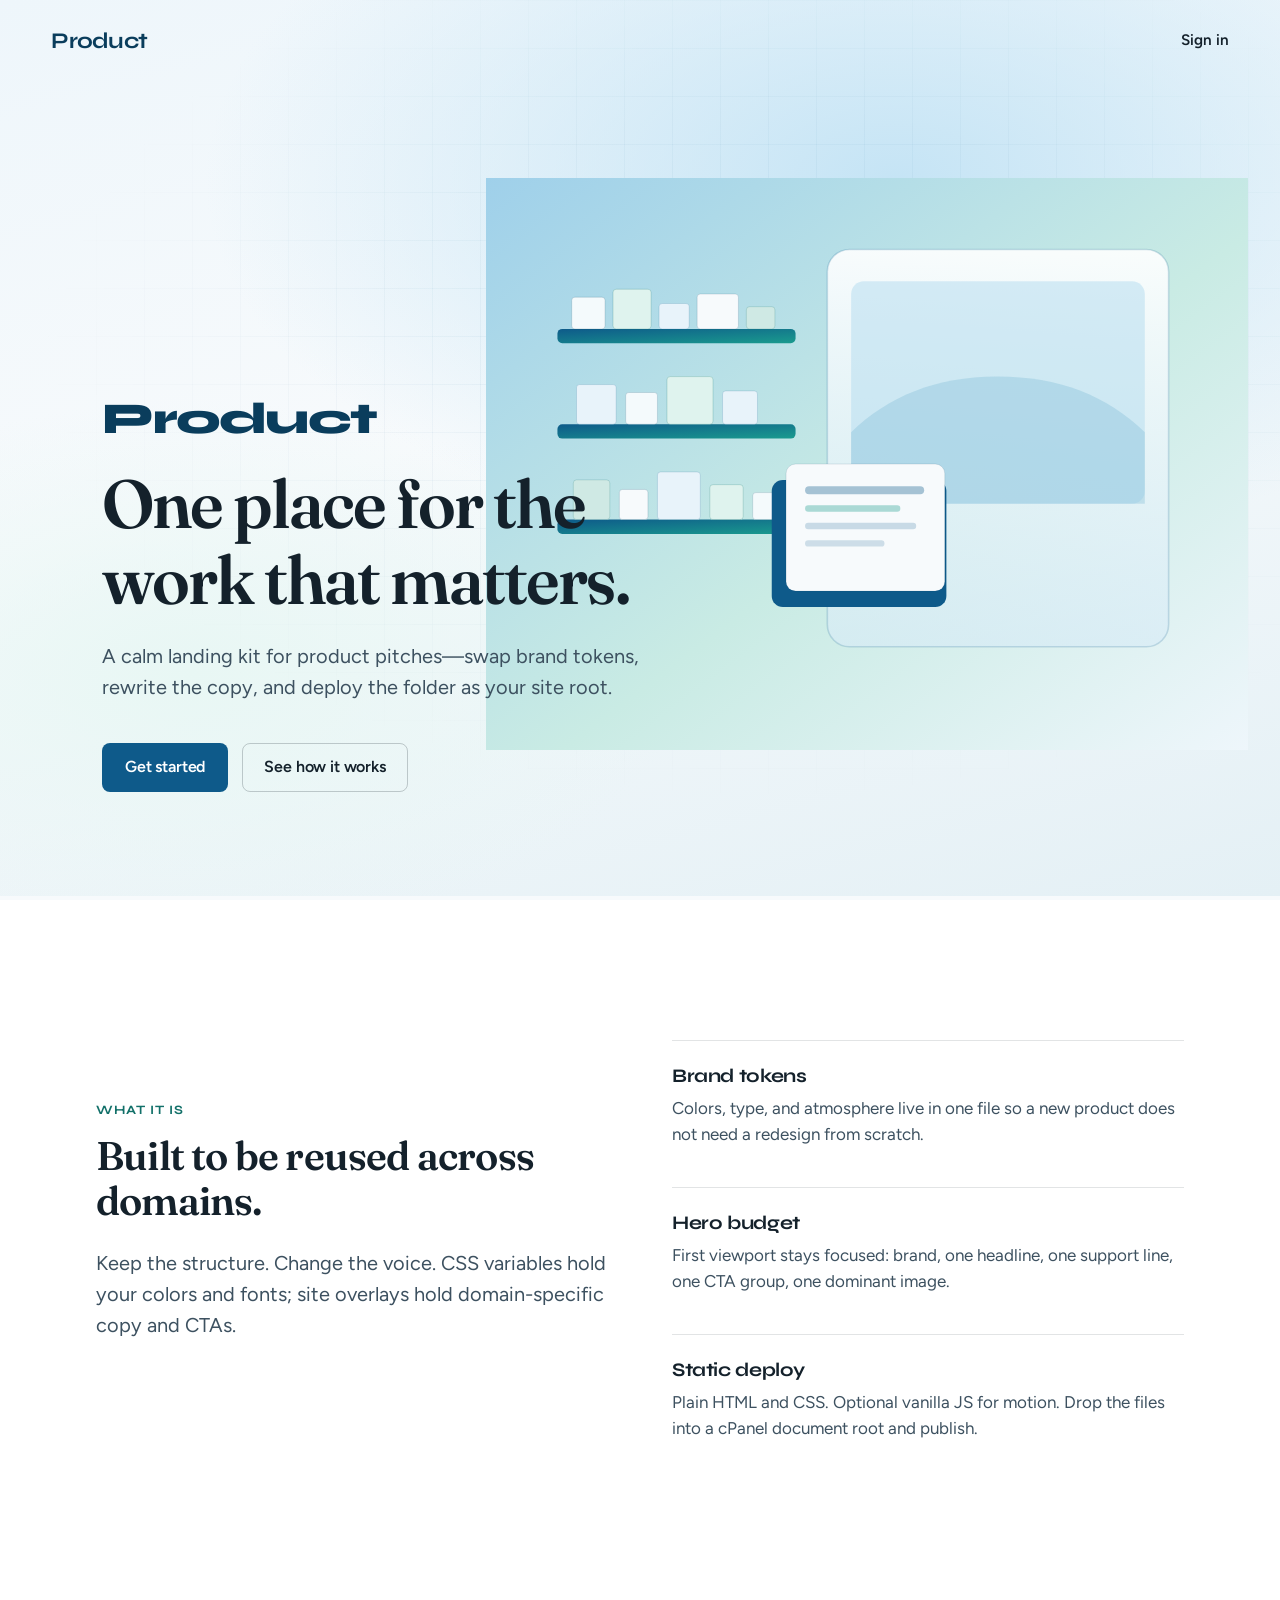
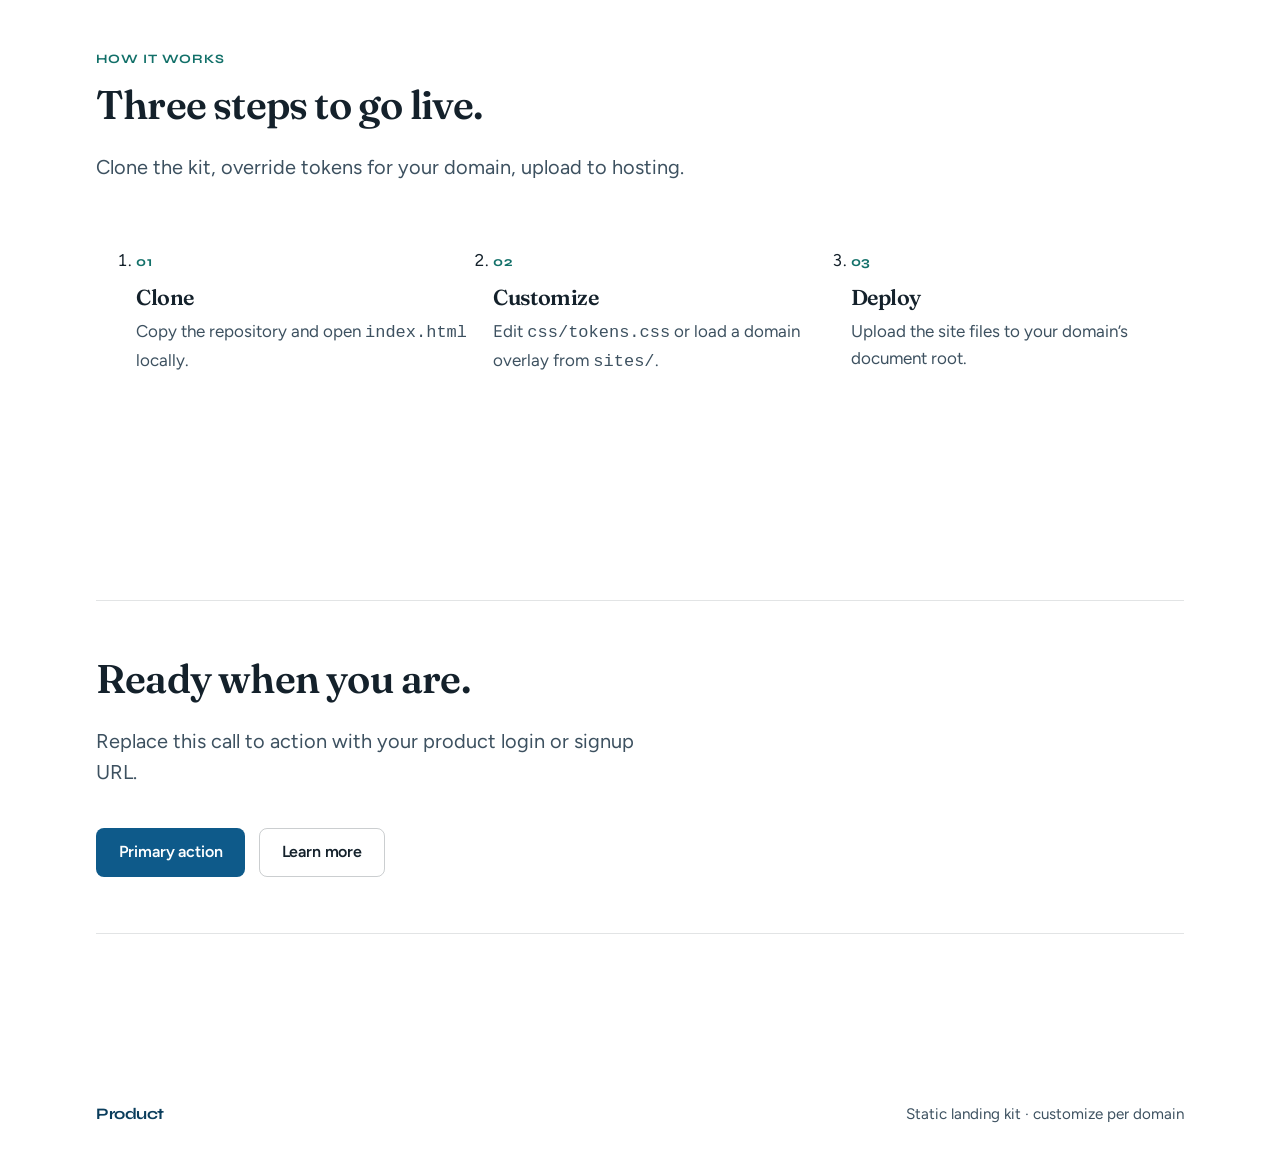
==== index.html @ 0d2ea267 "Scaffold reusable static HTML/CSS landing kit Add a no-build landing page with CSS brand tokens, opt" ====
<!DOCTYPE html>
<html lang="en">
  <head>
    <meta charset="utf-8" />
    <meta name="viewport" content="width=device-width, initial-scale=1" />
    <title>Product — Landing kit</title>
    <meta
      name="description"
      content="A reusable static landing page kit. Customize brand tokens and copy per domain."
    />
    <link rel="preconnect" href="https://fonts.googleapis.com" />
    <link rel="preconnect" href="https://fonts.gstatic.com" crossorigin />
    <link
      href="https://fonts.googleapis.com/css2?family=Figtree:wght@400;600;700&family=Fraunces:opsz,wght@9..144,500;9..144,600&family=Syne:wght@700;800&display=swap"
      rel="stylesheet"
    />
    <link rel="stylesheet" href="css/tokens.css" />
    <!-- Optional domain overlay: copy sites/<domain>/tokens.css → css/tokens.site.css -->
    <!-- <link rel="stylesheet" href="css/tokens.site.css" /> -->
    <link rel="stylesheet" href="css/base.css" />
    <link rel="stylesheet" href="css/layout.css" />
    <link rel="stylesheet" href="css/hero.css" />
    <link rel="stylesheet" href="css/motion.css" />
  </head>
  <body>
    <a class="skip-link" href="#main">Skip to content</a>

    <header class="site-header">
      <a class="brand" href="/">Product</a>
      <a class="header-cta" href="#get-started">Sign in</a>
    </header>

    <main id="main">
      <section class="hero" aria-labelledby="hero-heading">
        <div class="hero__atmosphere" aria-hidden="true"></div>
        <div class="hero__media" aria-hidden="true">
          <img
            src="assets/hero/product-scene.svg"
            alt=""
            width="960"
            height="720"
            decoding="async"
          />
        </div>
        <div class="hero__content">
          <p class="hero__brand">Product</p>
          <h1 id="hero-heading" class="hero__title">
            One place for the work that matters.
          </h1>
          <p class="hero__support">
            A calm landing kit for product pitches—swap brand tokens, rewrite
            the copy, and deploy the folder as your site root.
          </p>
          <div class="hero__actions">
            <a class="btn btn--primary" href="#get-started">Get started</a>
            <a class="btn btn--ghost" href="#how">See how it works</a>
          </div>
        </div>
      </section>

      <section class="section section--split" id="what" aria-labelledby="what-title">
        <div class="section__inner">
          <div class="reveal">
            <p class="section__eyebrow">What it is</p>
            <h2 id="what-title" class="section__title">
              Built to be reused across domains.
            </h2>
            <p class="section__lead">
              Keep the structure. Change the voice. CSS variables hold your
              colors and fonts; site overlays hold domain-specific copy and CTAs.
            </p>
          </div>
          <ul class="feature-list reveal">
            <li>
              <h3>Brand tokens</h3>
              <p>
                Colors, type, and atmosphere live in one file so a new product
                does not need a redesign from scratch.
              </p>
            </li>
            <li>
              <h3>Hero budget</h3>
              <p>
                First viewport stays focused: brand, one headline, one support
                line, one CTA group, one dominant image.
              </p>
            </li>
            <li>
              <h3>Static deploy</h3>
              <p>
                Plain HTML and CSS. Optional vanilla JS for motion. Drop the
                files into a cPanel document root and publish.
              </p>
            </li>
          </ul>
        </div>
      </section>

      <section class="section" id="how" aria-labelledby="how-title">
        <div class="section__inner reveal">
          <p class="section__eyebrow">How it works</p>
          <h2 id="how-title" class="section__title">Three steps to go live.</h2>
          <p class="section__lead">
            Clone the kit, override tokens for your domain, upload to hosting.
          </p>
          <ol class="steps">
            <li class="step">
              <h3>Clone</h3>
              <p>Copy the repository and open <code>index.html</code> locally.</p>
            </li>
            <li class="step">
              <h3>Customize</h3>
              <p>
                Edit <code>css/tokens.css</code> or load a domain overlay from
                <code>sites/</code>.
              </p>
            </li>
            <li class="step">
              <h3>Deploy</h3>
              <p>Upload the site files to your domain’s document root.</p>
            </li>
          </ol>
        </div>
      </section>

      <section class="cta-band" id="get-started" aria-labelledby="cta-title">
        <div class="cta-band__inner reveal">
          <h2 id="cta-title">Ready when you are.</h2>
          <p>
            Replace this call to action with your product login or signup URL.
          </p>
          <div class="cta-band__actions">
            <a class="btn btn--primary" href="#get-started">Primary action</a>
            <a class="btn btn--ghost" href="#what">Learn more</a>
          </div>
        </div>
      </section>
    </main>

    <footer class="site-footer">
      <div class="site-footer__inner">
        <a class="brand" href="/">Product</a>
        <p>Static landing kit · customize per domain</p>
      </div>
    </footer>

    <script src="js/motion.js" defer></script>
  </body>
</html>
---- css/tokens.css ----
/**
 * Brand tokens — override these per domain (see sites/<domain>/tokens.css).
 * Keep variable names stable so layouts stay reusable.
 */
:root {
  /* Brand identity */
  --brand-name: "Product";
  --color-brand: #0e5a8a;
  --color-brand-deep: #0a3d5c;
  --color-brand-soft: #e8f3fa;
  --color-accent: #1a9b8e;
  --color-accent-deep: #127069;

  /* Surfaces & text */
  --color-ink: #14212b;
  --color-ink-muted: #3d5160;
  --color-paper: #f7fafc;
  --color-paper-elevated: #ffffff;
  --color-line: rgba(20, 33, 43, 0.12);

  /* Atmosphere (hero / page wash) */
  --hero-wash-a: #c5e4f5;
  --hero-wash-b: #e8f7f4;
  --hero-wash-c: #f7fafc;
  --hero-pattern: rgba(14, 90, 138, 0.06);
  --hero-image-tint: rgba(10, 61, 92, 0.08);

  /* Typography */
  --font-brand: "Syne", system-ui, sans-serif;
  --font-display: "Fraunces", Georgia, serif;
  --font-body: "Figtree", system-ui, sans-serif;

  --text-brand: clamp(1.75rem, 4vw, 2.75rem);
  --text-hero: clamp(2.25rem, 6vw, 4.25rem);
  --text-lead: clamp(1.05rem, 2vw, 1.25rem);
  --text-body: 1.0625rem;
  --text-section: clamp(1.75rem, 3.5vw, 2.5rem);

  /* Spacing & rhythm */
  --space-xs: 0.5rem;
  --space-sm: 0.875rem;
  --space-md: 1.5rem;
  --space-lg: 2.5rem;
  --space-xl: 4rem;
  --space-2xl: 6.5rem;
  --page-gutter: clamp(1.25rem, 4vw, 3.5rem);
  --content-max: 68rem;
  --hero-min-height: min(100svh, 56rem);

  /* Motion */
  --ease-out: cubic-bezier(0.22, 1, 0.36, 1);
  --duration-fast: 180ms;
  --duration-med: 520ms;
  --duration-slow: 900ms;

  /* Controls */
  --radius-control: 0.5rem;
  --focus-ring: 0 0 0 3px color-mix(in srgb, var(--color-accent) 45%, transparent);
}
---- css/base.css ----
*,
*::before,
*::after {
  box-sizing: border-box;
}

html {
  scroll-behavior: smooth;
  -webkit-text-size-adjust: 100%;
}

body {
  margin: 0;
  min-height: 100svh;
  font-family: var(--font-body);
  font-size: var(--text-body);
  line-height: 1.55;
  color: var(--color-ink);
  background:
    radial-gradient(120% 80% at 10% -10%, var(--hero-wash-a), transparent 55%),
    radial-gradient(90% 60% at 100% 0%, var(--hero-wash-b), transparent 50%),
    linear-gradient(180deg, var(--hero-wash-c), var(--color-paper) 40%);
  background-attachment: fixed;
}

img,
svg {
  display: block;
  max-width: 100%;
  height: auto;
}

a {
  color: var(--color-brand);
  text-decoration-thickness: 0.08em;
  text-underline-offset: 0.18em;
}

a:hover {
  color: var(--color-brand-deep);
}

:focus-visible {
  outline: none;
  box-shadow: var(--focus-ring);
}

h1,
h2,
h3 {
  margin: 0;
  font-weight: 600;
  line-height: 1.12;
  letter-spacing: -0.02em;
  color: var(--color-ink);
}

p {
  margin: 0;
}

.skip-link {
  position: absolute;
  left: var(--page-gutter);
  top: -4rem;
  z-index: 100;
  padding: 0.65rem 1rem;
  border-radius: var(--radius-control);
  background: var(--color-ink);
  color: var(--color-paper-elevated);
  text-decoration: none;
  transition: top var(--duration-fast) var(--ease-out);
}

.skip-link:focus {
  top: 1rem;
}

.visually-hidden {
  position: absolute;
  width: 1px;
  height: 1px;
  padding: 0;
  margin: -1px;
  overflow: hidden;
  clip: rect(0, 0, 0, 0);
  white-space: nowrap;
  border: 0;
}
---- css/layout.css ----
.site-header {
  position: absolute;
  inset: 0 0 auto;
  z-index: 10;
  display: flex;
  align-items: center;
  justify-content: space-between;
  gap: var(--space-md);
  padding: var(--space-md) var(--page-gutter);
  pointer-events: none;
}

.site-header a {
  pointer-events: auto;
}

.brand {
  font-family: var(--font-brand);
  font-size: clamp(1.15rem, 2.2vw, 1.4rem);
  font-weight: 700;
  letter-spacing: -0.03em;
  color: var(--color-brand-deep);
  text-decoration: none;
}

.brand:hover {
  color: var(--color-brand);
}

.header-cta {
  font-family: var(--font-body);
  font-size: 0.95rem;
  font-weight: 600;
  color: var(--color-ink);
  text-decoration: none;
  border-bottom: 1px solid transparent;
  transition: border-color var(--duration-fast) var(--ease-out);
}

.header-cta:hover {
  border-bottom-color: currentColor;
  color: var(--color-ink);
}

.section {
  padding: var(--space-2xl) var(--page-gutter);
}

.section__inner {
  width: min(100%, var(--content-max));
  margin-inline: auto;
}

.section__eyebrow {
  margin-bottom: var(--space-sm);
  font-family: var(--font-brand);
  font-size: 0.8rem;
  font-weight: 700;
  letter-spacing: 0.08em;
  text-transform: uppercase;
  color: var(--color-accent-deep);
}

.section__title {
  font-family: var(--font-display);
  font-size: var(--text-section);
  font-weight: 600;
  max-width: 18ch;
}

.section__lead {
  margin-top: var(--space-md);
  max-width: 42rem;
  font-size: var(--text-lead);
  color: var(--color-ink-muted);
}

.section--split .section__inner {
  display: grid;
  gap: var(--space-xl);
}

@media (min-width: 880px) {
  .section--split .section__inner {
    grid-template-columns: 1fr 1fr;
    align-items: center;
  }
}

.feature-list {
  list-style: none;
  margin: var(--space-lg) 0 0;
  padding: 0;
  display: grid;
  gap: var(--space-lg);
}

.feature-list li {
  padding-top: var(--space-md);
  border-top: 1px solid var(--color-line);
}

.feature-list h3 {
  font-family: var(--font-brand);
  font-size: 1.2rem;
  font-weight: 700;
  margin-bottom: var(--space-xs);
}

.feature-list p {
  color: var(--color-ink-muted);
  max-width: 36rem;
}

.steps {
  margin-top: var(--space-xl);
  display: grid;
  gap: var(--space-lg);
  counter-reset: step;
}

@media (min-width: 760px) {
  .steps {
    grid-template-columns: repeat(3, 1fr);
    gap: var(--space-md);
  }
}

.step {
  counter-increment: step;
}

.step::before {
  content: counter(step, decimal-leading-zero);
  display: block;
  margin-bottom: var(--space-sm);
  font-family: var(--font-brand);
  font-size: 0.85rem;
  font-weight: 700;
  letter-spacing: 0.06em;
  color: var(--color-accent-deep);
}

.step h3 {
  font-family: var(--font-display);
  font-size: 1.35rem;
  font-weight: 600;
  margin-bottom: var(--space-xs);
}

.step p {
  color: var(--color-ink-muted);
}

.cta-band {
  padding: var(--space-2xl) var(--page-gutter);
}

.cta-band__inner {
  width: min(100%, var(--content-max));
  margin-inline: auto;
  padding: clamp(2rem, 5vw, 3.5rem) 0;
  border-top: 1px solid var(--color-line);
  border-bottom: 1px solid var(--color-line);
}

.cta-band h2 {
  font-family: var(--font-display);
  font-size: var(--text-section);
  font-weight: 600;
  max-width: 16ch;
}

.cta-band p {
  margin-top: var(--space-md);
  max-width: 36rem;
  font-size: var(--text-lead);
  color: var(--color-ink-muted);
}

.cta-band__actions {
  margin-top: var(--space-lg);
  display: flex;
  flex-wrap: wrap;
  gap: var(--space-sm);
}

.site-footer {
  padding: var(--space-xl) var(--page-gutter) var(--space-lg);
}

.site-footer__inner {
  width: min(100%, var(--content-max));
  margin-inline: auto;
  display: flex;
  flex-wrap: wrap;
  gap: var(--space-sm) var(--space-lg);
  justify-content: space-between;
  align-items: baseline;
  color: var(--color-ink-muted);
  font-size: 0.95rem;
}

.site-footer .brand {
  font-size: 1rem;
}
---- css/hero.css ----
/**
 * First viewport = one composition: brand, headline, support line,
 * CTA group, and one full-bleed dominant visual. No cards or overlays.
 */
.hero {
  position: relative;
  isolation: isolate;
  min-height: var(--hero-min-height);
  display: grid;
  align-items: end;
  overflow: hidden;
  color: var(--color-ink);
}

.hero__atmosphere {
  position: absolute;
  inset: 0;
  z-index: -2;
  background:
    radial-gradient(ellipse 90% 70% at 70% 20%, var(--hero-wash-a), transparent 60%),
    radial-gradient(ellipse 70% 55% at 15% 75%, var(--hero-wash-b), transparent 55%),
    linear-gradient(165deg, #eef6fb 0%, var(--hero-wash-c) 45%, #e4f0f5 100%);
}

.hero__atmosphere::after {
  content: "";
  position: absolute;
  inset: 0;
  opacity: 0.9;
  background-image:
    linear-gradient(var(--hero-pattern) 1px, transparent 1px),
    linear-gradient(90deg, var(--hero-pattern) 1px, transparent 1px);
  background-size: 48px 48px;
  mask-image: radial-gradient(ellipse 80% 70% at 60% 40%, #000 20%, transparent 75%);
}

.hero__media {
  position: absolute;
  inset: 0;
  z-index: -1;
  display: grid;
  place-items: stretch;
  pointer-events: none;
}

.hero__media img,
.hero__media svg {
  width: 100%;
  height: 100%;
  object-fit: cover;
  object-position: 70% center;
}

.hero__content {
  width: min(100%, var(--content-max));
  margin-inline: auto;
  padding:
    calc(var(--space-2xl) + 2rem)
    var(--page-gutter)
    var(--space-xl);
}

.hero__brand {
  font-family: var(--font-brand);
  font-size: var(--text-brand);
  font-weight: 800;
  letter-spacing: -0.04em;
  line-height: 1;
  color: var(--color-brand-deep);
}

.hero__title {
  margin-top: var(--space-md);
  max-width: 14ch;
  font-family: var(--font-display);
  font-size: var(--text-hero);
  font-weight: 600;
  font-optical-sizing: auto;
  letter-spacing: -0.03em;
}

.hero__support {
  margin-top: var(--space-md);
  max-width: 34rem;
  font-size: var(--text-lead);
  color: var(--color-ink-muted);
}

.hero__actions {
  margin-top: var(--space-lg);
  display: flex;
  flex-wrap: wrap;
  gap: var(--space-sm);
}

.btn {
  display: inline-flex;
  align-items: center;
  justify-content: center;
  gap: 0.5rem;
  min-height: 2.85rem;
  padding: 0.7rem 1.35rem;
  border-radius: var(--radius-control);
  border: 1px solid transparent;
  font-family: var(--font-body);
  font-size: 1rem;
  font-weight: 600;
  letter-spacing: -0.01em;
  text-decoration: none;
  cursor: pointer;
  transition:
    transform var(--duration-fast) var(--ease-out),
    background-color var(--duration-fast) var(--ease-out),
    border-color var(--duration-fast) var(--ease-out),
    color var(--duration-fast) var(--ease-out);
}

.btn:active {
  transform: translateY(1px);
}

.btn--primary {
  background: var(--color-brand);
  color: #fff;
}

.btn--primary:hover {
  background: var(--color-brand-deep);
  color: #fff;
}

.btn--ghost {
  background: transparent;
  border-color: color-mix(in srgb, var(--color-ink) 22%, transparent);
  color: var(--color-ink);
}

.btn--ghost:hover {
  border-color: var(--color-ink);
  color: var(--color-ink);
}

@media (max-width: 720px) {
  .hero__media img,
  .hero__media svg {
    object-position: 62% 30%;
    opacity: 0.55;
  }

  .hero__content {
    padding-top: calc(var(--space-2xl) + 3rem);
  }
}

@media (min-width: 721px) {
  .hero__content {
    padding-bottom: var(--space-2xl);
    max-width: 42rem;
    margin-left: var(--page-gutter);
    margin-right: auto;
  }

  .hero__media {
    left: 38%;
  }

  .hero__media img,
  .hero__media svg {
    object-fit: contain;
    object-position: right center;
    padding: 4rem 2rem 2rem 0;
  }
}
---- css/motion.css ----
/**
 * Intentional motion only — entrance, ambient drift, CTA feedback.
 * Honors reduced-motion preferences.
 */

.hero__brand,
.hero__title,
.hero__support,
.hero__actions {
  opacity: 0;
  transform: translateY(1.1rem);
}

.js-ready .hero__brand,
.js-ready .hero__title,
.js-ready .hero__support,
.js-ready .hero__actions {
  animation: rise-in var(--duration-slow) var(--ease-out) forwards;
}

.js-ready .hero__brand {
  animation-delay: 60ms;
}

.js-ready .hero__title {
  animation-delay: 160ms;
}

.js-ready .hero__support {
  animation-delay: 280ms;
}

.js-ready .hero__actions {
  animation-delay: 400ms;
}

@keyframes rise-in {
  to {
    opacity: 1;
    transform: translateY(0);
  }
}

.js-ready .hero__media > * {
  animation: media-drift 14s var(--ease-out) infinite alternate;
  will-change: transform;
}

@keyframes media-drift {
  from {
    transform: translate3d(0, 0, 0) scale(1);
  }
  to {
    transform: translate3d(-1.5%, 1.25%, 0) scale(1.03);
  }
}

.reveal {
  opacity: 0;
  transform: translateY(1.25rem);
  transition:
    opacity var(--duration-med) var(--ease-out),
    transform var(--duration-med) var(--ease-out);
}

.reveal.is-visible {
  opacity: 1;
  transform: translateY(0);
}

.btn--primary {
  position: relative;
  overflow: hidden;
}

.btn--primary::after {
  content: "";
  position: absolute;
  inset: 0;
  background: linear-gradient(
    110deg,
    transparent 30%,
    rgba(255, 255, 255, 0.18) 48%,
    transparent 62%
  );
  transform: translateX(-120%);
  transition: transform var(--duration-med) var(--ease-out);
}

.btn--primary:hover::after,
.btn--primary:focus-visible::after {
  transform: translateX(120%);
}

@media (prefers-reduced-motion: reduce) {
  html {
    scroll-behavior: auto;
  }

  .hero__brand,
  .hero__title,
  .hero__support,
  .hero__actions,
  .js-ready .hero__brand,
  .js-ready .hero__title,
  .js-ready .hero__support,
  .js-ready .hero__actions {
    opacity: 1;
    transform: none;
    animation: none;
  }

  .js-ready .hero__media > * {
    animation: none;
  }

  .reveal {
    opacity: 1;
    transform: none;
    transition: none;
  }

  .btn--primary::after {
    display: none;
  }
}
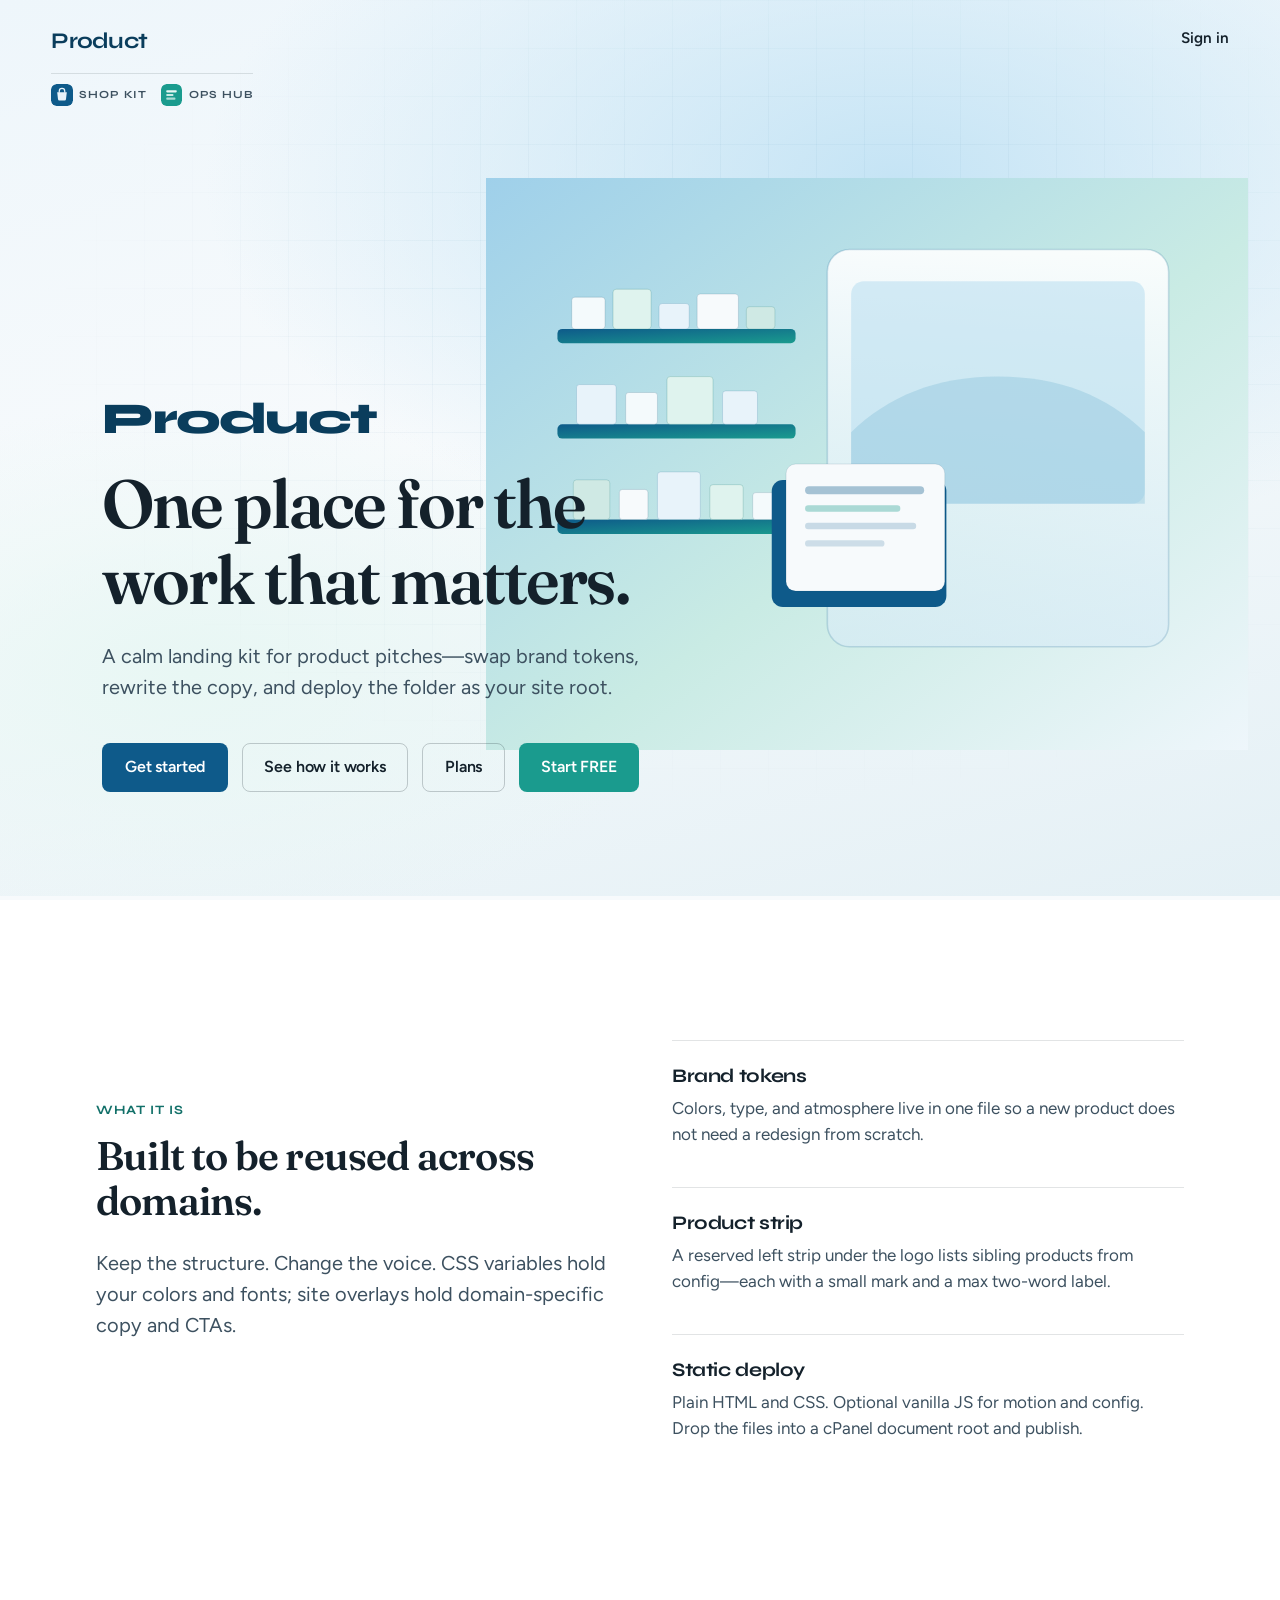
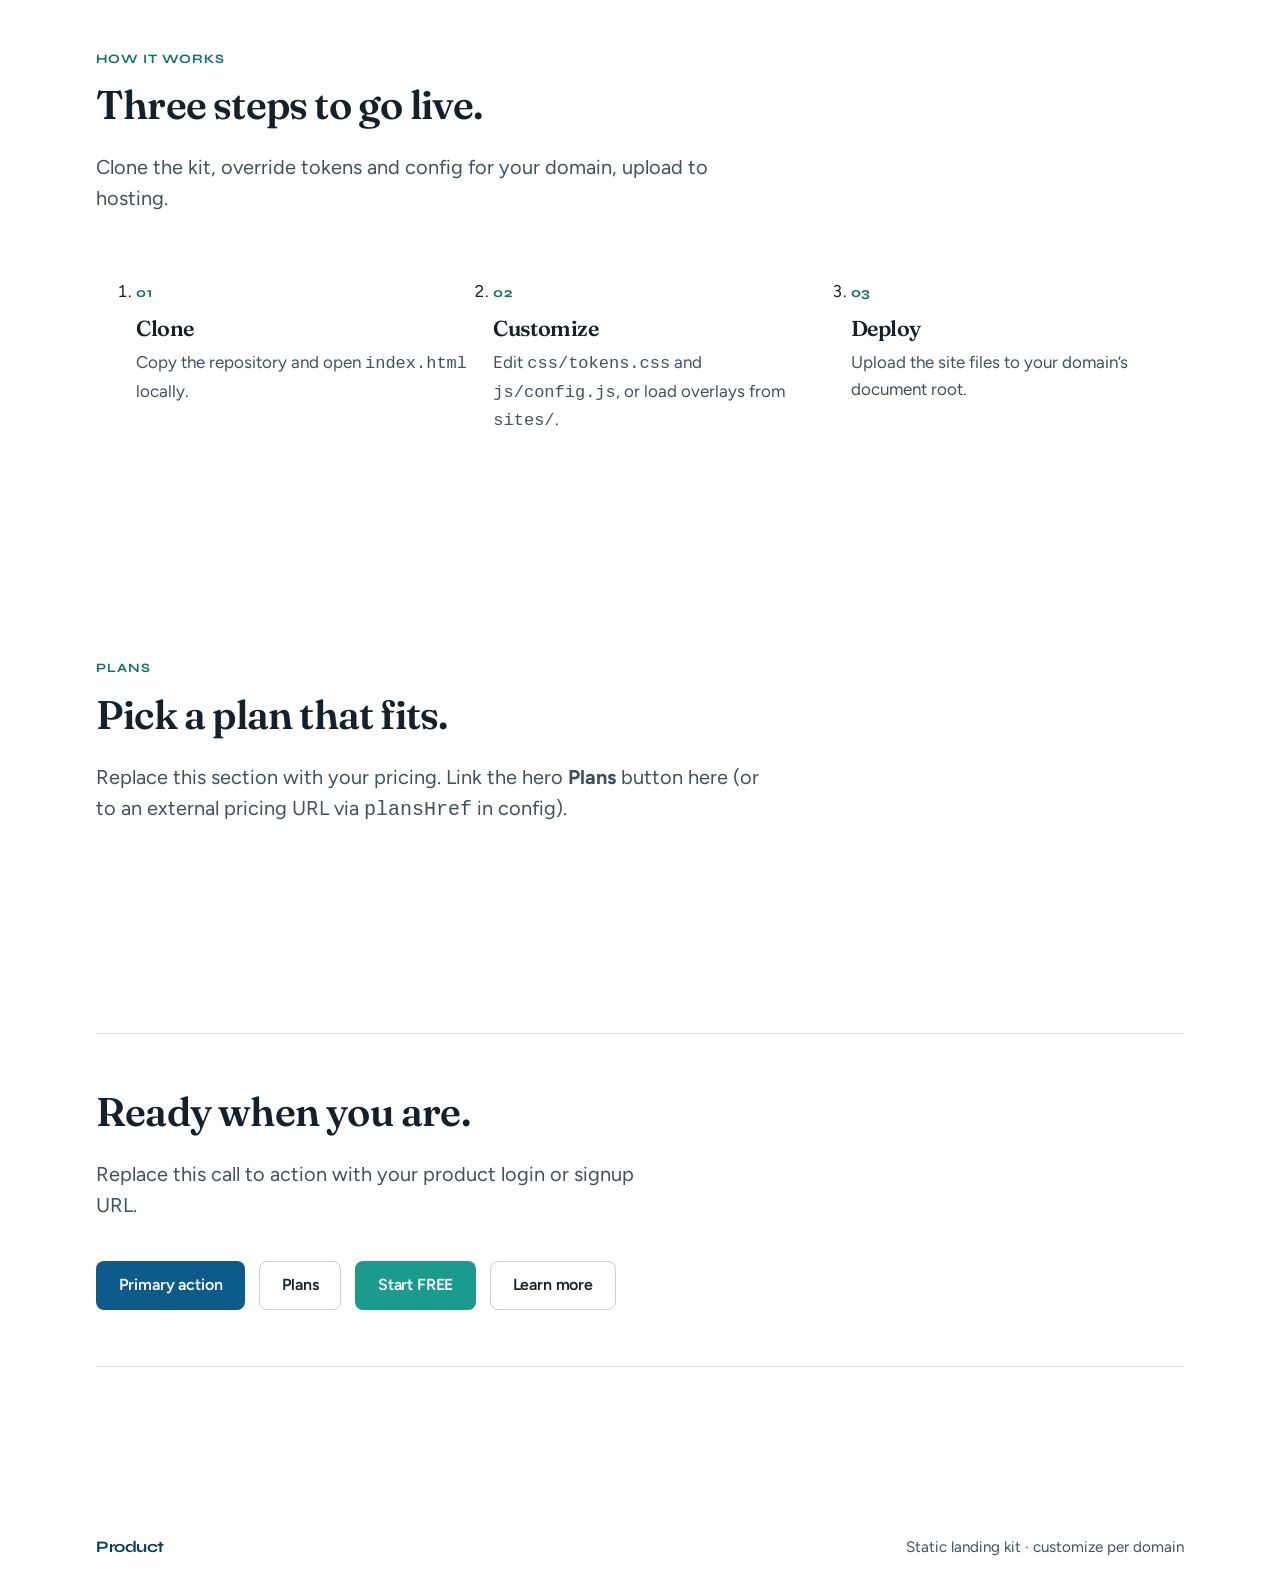
==== commit 7c2ca5e4: "Add product strip and Plans/FREE CTAs via config Reserve a left strip under the logo for sibling pro" ====
--- a/index.html
+++ b/index.html
@@ -26,7 +26,15 @@
     <a class="skip-link" href="#main">Skip to content</a>
 
     <header class="site-header">
-      <a class="brand" href="/">Product</a>
+      <div class="site-header__brand-block">
+        <a class="brand" href="/">Product</a>
+        <!-- Sibling products: filled from js/config.js (LANDING_CONFIG.products) -->
+        <nav
+          class="product-strip"
+          data-product-strip
+          aria-label="Other products"
+        ></nav>
+      </div>
       <a class="header-cta" href="#get-started">Sign in</a>
     </header>
 
@@ -54,6 +62,18 @@
           <div class="hero__actions">
             <a class="btn btn--primary" href="#get-started">Get started</a>
             <a class="btn btn--ghost" href="#how">See how it works</a>
+            <a class="btn btn--ghost" data-cta="plans" href="#plans">Plans</a>
+            <!-- Hidden when LANDING_CONFIG.showFreeCta === false -->
+            <a
+              class="btn btn--accent"
+              data-cta="free"
+              href="#get-started"
+              >Start FREE</a
+            >
+            <!--
+              No free tier? Set showFreeCta: false in js/config.js,
+              or comment out the FREE button above.
+            -->
           </div>
         </div>
       </section>
@@ -79,17 +99,17 @@
               </p>
             </li>
             <li>
-              <h3>Hero budget</h3>
+              <h3>Product strip</h3>
               <p>
-                First viewport stays focused: brand, one headline, one support
-                line, one CTA group, one dominant image.
+                A reserved left strip under the logo lists sibling products from
+                config—each with a small mark and a max two-word label.
               </p>
             </li>
             <li>
               <h3>Static deploy</h3>
               <p>
-                Plain HTML and CSS. Optional vanilla JS for motion. Drop the
-                files into a cPanel document root and publish.
+                Plain HTML and CSS. Optional vanilla JS for motion and config.
+                Drop the files into a cPanel document root and publish.
               </p>
             </li>
           </ul>
@@ -101,7 +121,7 @@
           <p class="section__eyebrow">How it works</p>
           <h2 id="how-title" class="section__title">Three steps to go live.</h2>
           <p class="section__lead">
-            Clone the kit, override tokens for your domain, upload to hosting.
+            Clone the kit, override tokens and config for your domain, upload to hosting.
           </p>
           <ol class="steps">
             <li class="step">
@@ -111,8 +131,8 @@
             <li class="step">
               <h3>Customize</h3>
               <p>
-                Edit <code>css/tokens.css</code> or load a domain overlay from
-                <code>sites/</code>.
+                Edit <code>css/tokens.css</code> and <code>js/config.js</code>,
+                or load overlays from <code>sites/</code>.
               </p>
             </li>
             <li class="step">
@@ -120,6 +140,18 @@
               <p>Upload the site files to your domain’s document root.</p>
             </li>
           </ol>
+        </div>
+      </section>
+
+      <section class="section" id="plans" aria-labelledby="plans-title">
+        <div class="section__inner reveal">
+          <p class="section__eyebrow">Plans</p>
+          <h2 id="plans-title" class="section__title">Pick a plan that fits.</h2>
+          <p class="section__lead">
+            Replace this section with your pricing. Link the hero
+            <strong>Plans</strong> button here (or to an external pricing URL via
+            <code>plansHref</code> in config).
+          </p>
         </div>
       </section>
 
@@ -131,6 +163,13 @@
           </p>
           <div class="cta-band__actions">
             <a class="btn btn--primary" href="#get-started">Primary action</a>
+            <a class="btn btn--ghost" data-cta="plans" href="#plans">Plans</a>
+            <a
+              class="btn btn--accent"
+              data-cta="free"
+              href="#get-started"
+              >Start FREE</a
+            >
             <a class="btn btn--ghost" href="#what">Learn more</a>
           </div>
         </div>
@@ -144,6 +183,8 @@
       </div>
     </footer>
 
+    <script src="js/config.js"></script>
+    <script src="js/site.js" defer></script>
     <script src="js/motion.js" defer></script>
   </body>
 </html>
--- a/css/layout.css
+++ b/css/layout.css
@@ -3,7 +3,7 @@
   inset: 0 0 auto;
   z-index: 10;
   display: flex;
-  align-items: center;
+  align-items: flex-start;
   justify-content: space-between;
   gap: var(--space-md);
   padding: var(--space-md) var(--page-gutter);
@@ -14,6 +14,14 @@
   pointer-events: auto;
 }
 
+.site-header__brand-block {
+  display: flex;
+  flex-direction: column;
+  align-items: flex-start;
+  gap: var(--space-sm);
+  min-width: 0;
+}
+
 .brand {
   font-family: var(--font-brand);
   font-size: clamp(1.15rem, 2.2vw, 1.4rem);
@@ -25,6 +33,70 @@
 
 .brand:hover {
   color: var(--color-brand);
+}
+
+/**
+ * Reserved strip for sibling product marks (not Repositoria-specific).
+ * Compact logos + max two-word labels; populated from LANDING_CONFIG.products.
+ */
+.product-strip {
+  display: flex;
+  flex-wrap: wrap;
+  align-items: center;
+  gap: 0.65rem 0.85rem;
+  max-width: min(100%, 18rem);
+  padding-top: 0.35rem;
+  border-top: 1px solid var(--color-line);
+  min-height: 2.4rem;
+}
+
+@media (max-width: 720px) {
+  .site-header {
+    gap: var(--space-sm);
+  }
+
+  .site-header__brand-block {
+    flex: 1 1 auto;
+    max-width: calc(100% - 5.5rem);
+  }
+
+  .product-strip {
+    max-width: 100%;
+  }
+}
+
+.product-strip[hidden] {
+  display: none;
+}
+
+.product-strip__item {
+  display: inline-flex;
+  align-items: center;
+  gap: 0.4rem;
+  text-decoration: none;
+  color: var(--color-ink-muted);
+  transition: color var(--duration-fast) var(--ease-out);
+}
+
+.product-strip__item:hover {
+  color: var(--color-brand-deep);
+}
+
+.product-strip__item img {
+  width: 1.35rem;
+  height: 1.35rem;
+  border-radius: 0.35rem;
+  flex-shrink: 0;
+}
+
+.product-strip__label {
+  font-family: var(--font-brand);
+  font-size: 0.68rem;
+  font-weight: 700;
+  letter-spacing: 0.08em;
+  text-transform: uppercase;
+  line-height: 1;
+  white-space: nowrap;
 }
 
 .header-cta {
@@ -35,6 +107,7 @@
   text-decoration: none;
   border-bottom: 1px solid transparent;
   transition: border-color var(--duration-fast) var(--ease-out);
+  margin-top: 0.2rem;
 }
 
 .header-cta:hover {
--- a/css/hero.css
+++ b/css/hero.css
@@ -55,7 +55,7 @@
   width: min(100%, var(--content-max));
   margin-inline: auto;
   padding:
-    calc(var(--space-2xl) + 2rem)
+    calc(var(--space-2xl) + 4.5rem)
     var(--page-gutter)
     var(--space-xl);
 }
@@ -91,6 +91,10 @@
   display: flex;
   flex-wrap: wrap;
   gap: var(--space-sm);
+}
+
+.hero__actions [hidden] {
+  display: none !important;
 }
 
 .btn {
@@ -140,6 +144,31 @@
   color: var(--color-ink);
 }
 
+.btn--accent {
+  background: var(--color-accent);
+  color: #fff;
+}
+
+.btn--accent:hover {
+  background: var(--color-accent-deep);
+  color: #fff;
+}
+
+.btn--text {
+  background: transparent;
+  color: var(--color-brand-deep);
+  padding-inline: 0.85rem;
+  min-height: 2.5rem;
+  border-color: transparent;
+  text-decoration: underline;
+  text-decoration-thickness: 0.08em;
+  text-underline-offset: 0.18em;
+}
+
+.btn--text:hover {
+  color: var(--color-brand);
+}
+
 @media (max-width: 720px) {
   .hero__media img,
   .hero__media svg {
@@ -148,7 +177,7 @@
   }
 
   .hero__content {
-    padding-top: calc(var(--space-2xl) + 3rem);
+    padding-top: calc(var(--space-2xl) + 5.5rem);
   }
 }
 
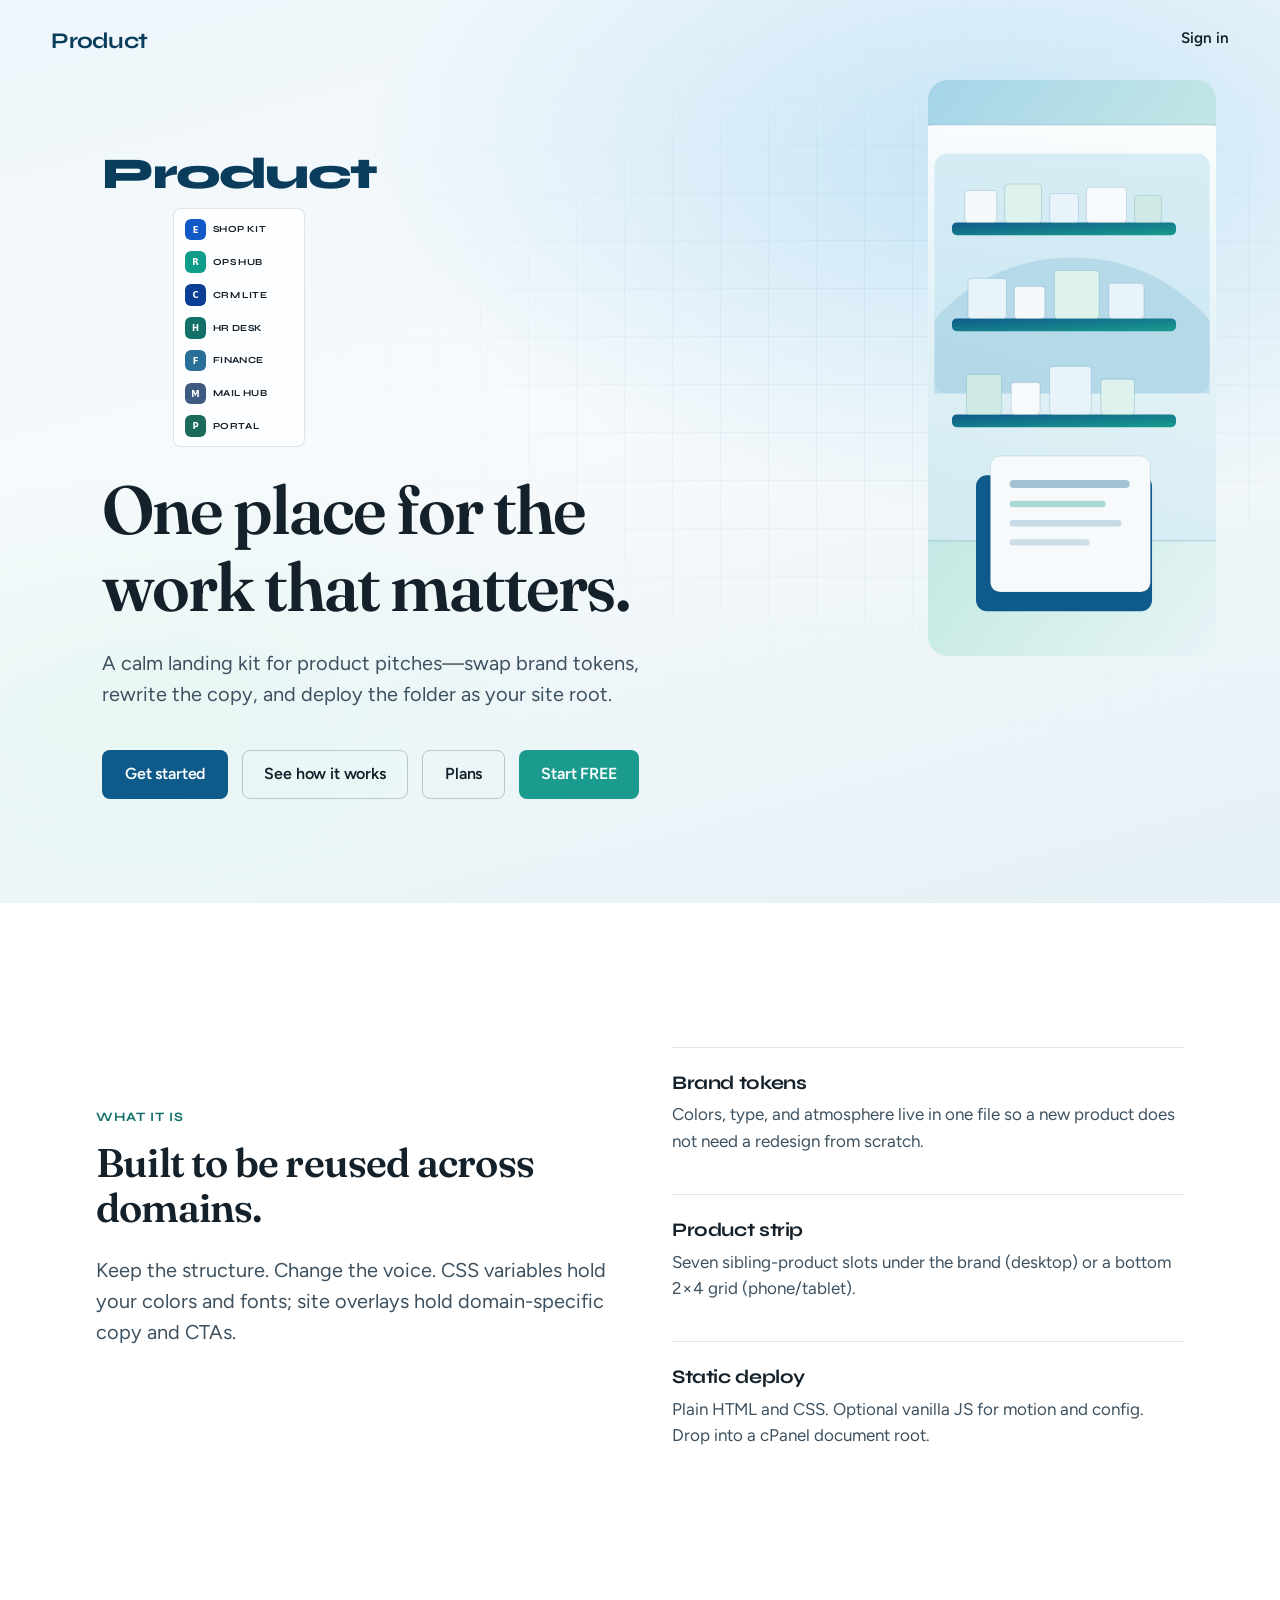
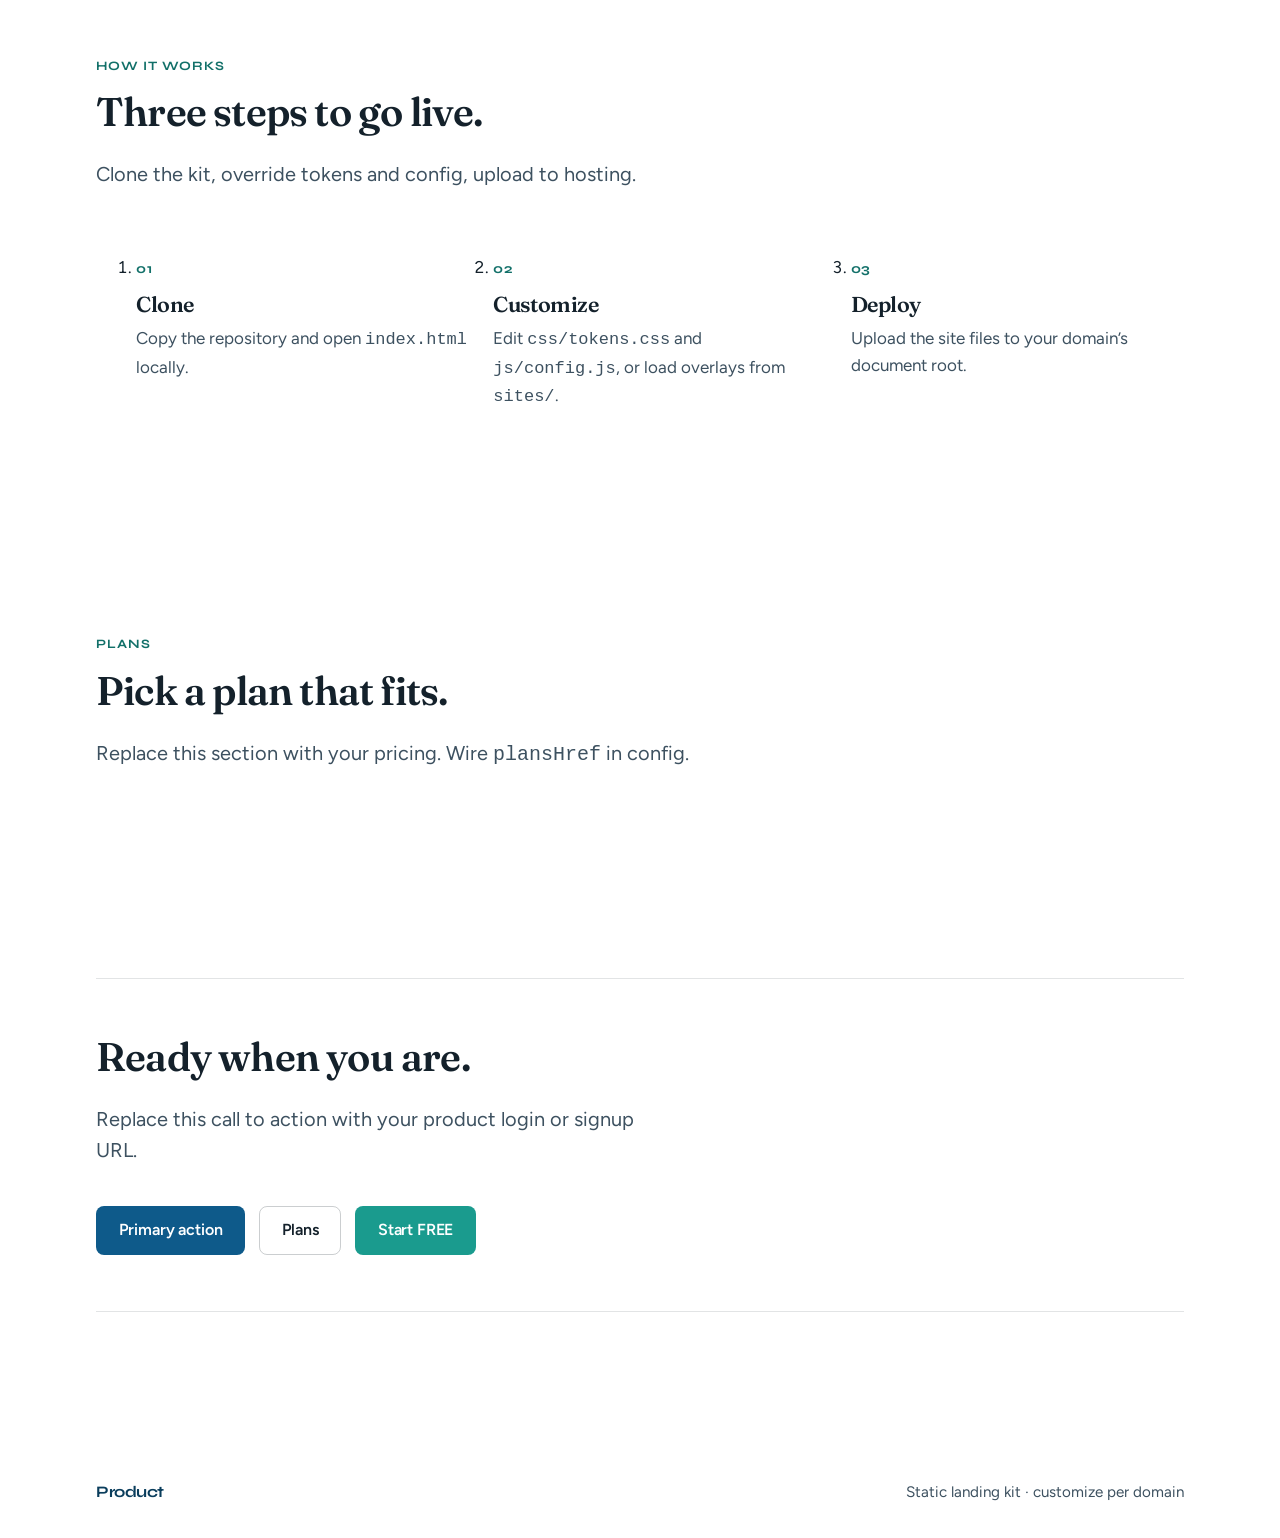
==== commit 7c515382: "Place product logos under brand; compact portrait hero Stack seven product slots centered under the " ====
--- a/index.html
+++ b/index.html
@@ -4,18 +4,11 @@
     <meta charset="utf-8" />
     <meta name="viewport" content="width=device-width, initial-scale=1" />
     <title>Product — Landing kit</title>
-    <meta
-      name="description"
-      content="A reusable static landing page kit. Customize brand tokens and copy per domain."
-    />
+    <meta name="description" content="A reusable static landing page kit. Customize brand tokens and copy per domain." />
     <link rel="preconnect" href="https://fonts.googleapis.com" />
     <link rel="preconnect" href="https://fonts.gstatic.com" crossorigin />
-    <link
-      href="https://fonts.googleapis.com/css2?family=Figtree:wght@400;600;700&family=Fraunces:opsz,wght@9..144,500;9..144,600&family=Syne:wght@700;800&display=swap"
-      rel="stylesheet"
-    />
+    <link href="https://fonts.googleapis.com/css2?family=Figtree:wght@400;600;700&family=Fraunces:opsz,wght@9..144,500;9..144,600&family=Syne:wght@700;800&display=swap" rel="stylesheet" />
     <link rel="stylesheet" href="css/tokens.css" />
-    <!-- Optional domain overlay: copy sites/<domain>/tokens.css → css/tokens.site.css -->
     <!-- <link rel="stylesheet" href="css/tokens.site.css" /> -->
     <link rel="stylesheet" href="css/base.css" />
     <link rel="stylesheet" href="css/layout.css" />
@@ -24,165 +17,90 @@
   </head>
   <body>
     <a class="skip-link" href="#main">Skip to content</a>
-
     <header class="site-header">
-      <div class="site-header__brand-block">
-        <a class="brand" href="/">Product</a>
-        <!-- Sibling products: filled from js/config.js (LANDING_CONFIG.products) -->
-        <nav
-          class="product-strip"
-          data-product-strip
-          aria-label="Other products"
-        ></nav>
-      </div>
+      <div class="site-header__brand-block"><a class="brand" href="/">Product</a></div>
       <a class="header-cta" href="#get-started">Sign in</a>
     </header>
-
     <main id="main">
       <section class="hero" aria-labelledby="hero-heading">
         <div class="hero__atmosphere" aria-hidden="true"></div>
         <div class="hero__media" aria-hidden="true">
-          <img
-            src="assets/hero/product-scene.svg"
-            alt=""
-            width="960"
-            height="720"
-            decoding="async"
-          />
+          <img src="assets/hero/product-scene.svg" alt="" width="540" height="720" decoding="async" />
         </div>
         <div class="hero__content">
-          <p class="hero__brand">Product</p>
-          <h1 id="hero-heading" class="hero__title">
-            One place for the work that matters.
-          </h1>
-          <p class="hero__support">
-            A calm landing kit for product pitches—swap brand tokens, rewrite
-            the copy, and deploy the folder as your site root.
-          </p>
+          <div class="hero__identity">
+            <p class="hero__brand">Product</p>
+            <nav class="product-strip" data-product-strip aria-label="Other products">
+              <a class="product-strip__item" href="#product-1" title="Shop Kit"><img src="assets/products/mark-1.svg" alt="" width="32" height="32" decoding="async" /><span class="product-strip__label">Shop Kit</span></a>
+              <a class="product-strip__item" href="#product-2" title="Ops Hub"><img src="assets/products/mark-2.svg" alt="" width="32" height="32" decoding="async" /><span class="product-strip__label">Ops Hub</span></a>
+              <a class="product-strip__item" href="#product-3" title="CRM Lite"><img src="assets/products/mark-3.svg" alt="" width="32" height="32" decoding="async" /><span class="product-strip__label">CRM Lite</span></a>
+              <a class="product-strip__item" href="#product-4" title="HR Desk"><img src="assets/products/mark-4.svg" alt="" width="32" height="32" decoding="async" /><span class="product-strip__label">HR Desk</span></a>
+              <a class="product-strip__item" href="#product-5" title="Finance"><img src="assets/products/mark-5.svg" alt="" width="32" height="32" decoding="async" /><span class="product-strip__label">Finance</span></a>
+              <a class="product-strip__item" href="#product-6" title="Mail Hub"><img src="assets/products/mark-6.svg" alt="" width="32" height="32" decoding="async" /><span class="product-strip__label">Mail Hub</span></a>
+              <a class="product-strip__item" href="#product-7" title="Portal"><img src="assets/products/mark-7.svg" alt="" width="32" height="32" decoding="async" /><span class="product-strip__label">Portal</span></a>
+            </nav>
+          </div>
+          <h1 id="hero-heading" class="hero__title">One place for the work that matters.</h1>
+          <p class="hero__support">A calm landing kit for product pitches—swap brand tokens, rewrite the copy, and deploy the folder as your site root.</p>
           <div class="hero__actions">
             <a class="btn btn--primary" href="#get-started">Get started</a>
             <a class="btn btn--ghost" href="#how">See how it works</a>
             <a class="btn btn--ghost" data-cta="plans" href="#plans">Plans</a>
-            <!-- Hidden when LANDING_CONFIG.showFreeCta === false -->
-            <a
-              class="btn btn--accent"
-              data-cta="free"
-              href="#get-started"
-              >Start FREE</a
-            >
-            <!--
-              No free tier? Set showFreeCta: false in js/config.js,
-              or comment out the FREE button above.
-            -->
+            <a class="btn btn--accent" data-cta="free" href="#get-started">Start FREE</a>
           </div>
         </div>
       </section>
-
       <section class="section section--split" id="what" aria-labelledby="what-title">
         <div class="section__inner">
           <div class="reveal">
             <p class="section__eyebrow">What it is</p>
-            <h2 id="what-title" class="section__title">
-              Built to be reused across domains.
-            </h2>
-            <p class="section__lead">
-              Keep the structure. Change the voice. CSS variables hold your
-              colors and fonts; site overlays hold domain-specific copy and CTAs.
-            </p>
+            <h2 id="what-title" class="section__title">Built to be reused across domains.</h2>
+            <p class="section__lead">Keep the structure. Change the voice. CSS variables hold your colors and fonts; site overlays hold domain-specific copy and CTAs.</p>
           </div>
           <ul class="feature-list reveal">
-            <li>
-              <h3>Brand tokens</h3>
-              <p>
-                Colors, type, and atmosphere live in one file so a new product
-                does not need a redesign from scratch.
-              </p>
-            </li>
-            <li>
-              <h3>Product strip</h3>
-              <p>
-                A reserved left strip under the logo lists sibling products from
-                config—each with a small mark and a max two-word label.
-              </p>
-            </li>
-            <li>
-              <h3>Static deploy</h3>
-              <p>
-                Plain HTML and CSS. Optional vanilla JS for motion and config.
-                Drop the files into a cPanel document root and publish.
-              </p>
-            </li>
+            <li><h3>Brand tokens</h3><p>Colors, type, and atmosphere live in one file so a new product does not need a redesign from scratch.</p></li>
+            <li><h3>Product strip</h3><p>Seven sibling-product slots under the brand (desktop) or a bottom 2×4 grid (phone/tablet).</p></li>
+            <li><h3>Static deploy</h3><p>Plain HTML and CSS. Optional vanilla JS for motion and config. Drop into a cPanel document root.</p></li>
           </ul>
         </div>
       </section>
-
       <section class="section" id="how" aria-labelledby="how-title">
         <div class="section__inner reveal">
           <p class="section__eyebrow">How it works</p>
           <h2 id="how-title" class="section__title">Three steps to go live.</h2>
-          <p class="section__lead">
-            Clone the kit, override tokens and config for your domain, upload to hosting.
-          </p>
+          <p class="section__lead">Clone the kit, override tokens and config, upload to hosting.</p>
           <ol class="steps">
-            <li class="step">
-              <h3>Clone</h3>
-              <p>Copy the repository and open <code>index.html</code> locally.</p>
-            </li>
-            <li class="step">
-              <h3>Customize</h3>
-              <p>
-                Edit <code>css/tokens.css</code> and <code>js/config.js</code>,
-                or load overlays from <code>sites/</code>.
-              </p>
-            </li>
-            <li class="step">
-              <h3>Deploy</h3>
-              <p>Upload the site files to your domain’s document root.</p>
-            </li>
+            <li class="step"><h3>Clone</h3><p>Copy the repository and open <code>index.html</code> locally.</p></li>
+            <li class="step"><h3>Customize</h3><p>Edit <code>css/tokens.css</code> and <code>js/config.js</code>, or load overlays from <code>sites/</code>.</p></li>
+            <li class="step"><h3>Deploy</h3><p>Upload the site files to your domain’s document root.</p></li>
           </ol>
         </div>
       </section>
-
       <section class="section" id="plans" aria-labelledby="plans-title">
         <div class="section__inner reveal">
           <p class="section__eyebrow">Plans</p>
           <h2 id="plans-title" class="section__title">Pick a plan that fits.</h2>
-          <p class="section__lead">
-            Replace this section with your pricing. Link the hero
-            <strong>Plans</strong> button here (or to an external pricing URL via
-            <code>plansHref</code> in config).
-          </p>
+          <p class="section__lead">Replace this section with your pricing. Wire <code>plansHref</code> in config.</p>
         </div>
       </section>
-
       <section class="cta-band" id="get-started" aria-labelledby="cta-title">
         <div class="cta-band__inner reveal">
           <h2 id="cta-title">Ready when you are.</h2>
-          <p>
-            Replace this call to action with your product login or signup URL.
-          </p>
+          <p>Replace this call to action with your product login or signup URL.</p>
           <div class="cta-band__actions">
             <a class="btn btn--primary" href="#get-started">Primary action</a>
             <a class="btn btn--ghost" data-cta="plans" href="#plans">Plans</a>
-            <a
-              class="btn btn--accent"
-              data-cta="free"
-              href="#get-started"
-              >Start FREE</a
-            >
-            <a class="btn btn--ghost" href="#what">Learn more</a>
+            <a class="btn btn--accent" data-cta="free" href="#get-started">Start FREE</a>
           </div>
         </div>
       </section>
     </main>
-
     <footer class="site-footer">
       <div class="site-footer__inner">
         <a class="brand" href="/">Product</a>
         <p>Static landing kit · customize per domain</p>
       </div>
     </footer>
-
     <script src="js/config.js"></script>
     <script src="js/site.js" defer></script>
     <script src="js/motion.js" defer></script>
--- a/css/layout.css
+++ b/css/layout.css
@@ -1,7 +1,7 @@
 .site-header {
   position: absolute;
   inset: 0 0 auto;
-  z-index: 10;
+  z-index: 20;
   display: flex;
   align-items: flex-start;
   justify-content: space-between;
@@ -10,7 +10,8 @@
   pointer-events: none;
 }
 
-.site-header a {
+.site-header a,
+.product-strip {
   pointer-events: auto;
 }
 
@@ -18,7 +19,7 @@
   display: flex;
   flex-direction: column;
   align-items: flex-start;
-  gap: var(--space-sm);
+  gap: 0.65rem;
   min-width: 0;
 }
 
@@ -35,51 +36,59 @@
   color: var(--color-brand);
 }
 
+.header-cta {
+  font-family: var(--font-body);
+  font-size: 0.95rem;
+  font-weight: 600;
+  color: var(--color-ink);
+  text-decoration: none;
+  border-bottom: 1px solid transparent;
+  transition: border-color var(--duration-fast) var(--ease-out);
+  margin-top: 0.2rem;
+}
+
+.header-cta:hover {
+  border-bottom-color: currentColor;
+  color: var(--color-ink);
+}
+
 /**
- * Reserved strip for sibling product marks (not Repositoria-specific).
- * Compact logos + max two-word labels; populated from LANDING_CONFIG.products.
+ * Product strip — desktop: vertical stack under brand (see hero.css).
+ * Labels: max two words. Config may refresh the list; static HTML is fallback.
  */
 .product-strip {
   display: flex;
-  flex-wrap: wrap;
+  flex-direction: column;
+  align-items: stretch;
+  gap: 0.2rem;
+  margin: 0;
+  padding: 0.35rem;
+  list-style: none;
+  border: 1px solid var(--color-line);
+  border-radius: var(--radius-control);
+  background: color-mix(in srgb, var(--color-paper-elevated) 90%, var(--color-brand-soft));
+}
+
+.product-strip__item {
+  display: flex;
+  flex-direction: row;
   align-items: center;
-  gap: 0.65rem 0.85rem;
-  max-width: min(100%, 18rem);
-  padding-top: 0.35rem;
-  border-top: 1px solid var(--color-line);
-  min-height: 2.4rem;
-}
-
-@media (max-width: 720px) {
-  .site-header {
-    gap: var(--space-sm);
-  }
-
-  .site-header__brand-block {
-    flex: 1 1 auto;
-    max-width: calc(100% - 5.5rem);
-  }
-
-  .product-strip {
-    max-width: 100%;
-  }
-}
-
-.product-strip[hidden] {
-  display: none;
-}
-
-.product-strip__item {
-  display: inline-flex;
-  align-items: center;
+  justify-content: flex-start;
   gap: 0.4rem;
+  width: 100%;
+  min-height: 1.85rem;
+  padding: 0.2rem 0.3rem;
   text-decoration: none;
-  color: var(--color-ink-muted);
-  transition: color var(--duration-fast) var(--ease-out);
+  color: var(--color-ink);
+  border-radius: calc(var(--radius-control) - 2px);
+  transition:
+    color var(--duration-fast) var(--ease-out),
+    background-color var(--duration-fast) var(--ease-out);
 }
 
 .product-strip__item:hover {
   color: var(--color-brand-deep);
+  background: color-mix(in srgb, var(--color-brand-soft) 70%, transparent);
 }
 
 .product-strip__item img {
@@ -91,28 +100,16 @@
 
 .product-strip__label {
   font-family: var(--font-brand);
-  font-size: 0.68rem;
-  font-weight: 700;
-  letter-spacing: 0.08em;
+  font-size: 0.58rem;
+  font-weight: 700;
+  letter-spacing: 0.05em;
   text-transform: uppercase;
-  line-height: 1;
+  line-height: 1.1;
+  text-align: left;
+  max-width: 100%;
+  overflow: hidden;
+  text-overflow: ellipsis;
   white-space: nowrap;
-}
-
-.header-cta {
-  font-family: var(--font-body);
-  font-size: 0.95rem;
-  font-weight: 600;
-  color: var(--color-ink);
-  text-decoration: none;
-  border-bottom: 1px solid transparent;
-  transition: border-color var(--duration-fast) var(--ease-out);
-  margin-top: 0.2rem;
-}
-
-.header-cta:hover {
-  border-bottom-color: currentColor;
-  color: var(--color-ink);
 }
 
 .section {
--- a/css/hero.css
+++ b/css/hero.css
@@ -1,6 +1,6 @@
 /**
- * First viewport = one composition: brand, headline, support line,
- * CTA group, and one full-bleed dominant visual. No cards or overlays.
+ * First viewport: brand, logos centered under brand, copy near original
+ * left position, portrait hero visual on the right.
  */
 .hero {
   position: relative;
@@ -17,8 +17,8 @@
   inset: 0;
   z-index: -2;
   background:
-    radial-gradient(ellipse 90% 70% at 70% 20%, var(--hero-wash-a), transparent 60%),
-    radial-gradient(ellipse 70% 55% at 15% 75%, var(--hero-wash-b), transparent 55%),
+    radial-gradient(ellipse 90% 70% at 78% 18%, var(--hero-wash-a), transparent 55%),
+    radial-gradient(ellipse 70% 55% at 12% 80%, var(--hero-wash-b), transparent 55%),
     linear-gradient(165deg, #eef6fb 0%, var(--hero-wash-c) 45%, #e4f0f5 100%);
 }
 
@@ -31,7 +31,7 @@
     linear-gradient(var(--hero-pattern) 1px, transparent 1px),
     linear-gradient(90deg, var(--hero-pattern) 1px, transparent 1px);
   background-size: 48px 48px;
-  mask-image: radial-gradient(ellipse 80% 70% at 60% 40%, #000 20%, transparent 75%);
+  mask-image: radial-gradient(ellipse 70% 65% at 72% 40%, #000 15%, transparent 72%);
 }
 
 .hero__media {
@@ -43,21 +43,33 @@
   pointer-events: none;
 }
 
-.hero__media img,
-.hero__media svg {
-  width: 100%;
-  height: 100%;
-  object-fit: cover;
-  object-position: 70% center;
+.hero__media-frame {
+  display: none;
 }
 
 .hero__content {
+  position: relative;
+  z-index: 1;
   width: min(100%, var(--content-max));
   margin-inline: auto;
   padding:
-    calc(var(--space-2xl) + 4.5rem)
+    calc(var(--space-2xl) + 3rem)
     var(--page-gutter)
     var(--space-xl);
+  display: flex;
+  flex-direction: column;
+  align-items: flex-start;
+  max-width: 40rem;
+}
+
+/* Brand + vertical logos centered under the brand word */
+.hero__identity {
+  display: flex;
+  flex-direction: column;
+  align-items: center;
+  width: fit-content;
+  max-width: 100%;
+  gap: 0.75rem;
 }
 
 .hero__brand {
@@ -67,6 +79,11 @@
   letter-spacing: -0.04em;
   line-height: 1;
   color: var(--color-brand-deep);
+  text-align: center;
+}
+
+.hero__identity .product-strip {
+  width: 8.25rem;
 }
 
 .hero__title {
@@ -169,34 +186,98 @@
   color: var(--color-brand);
 }
 
-@media (max-width: 720px) {
+/* Phone + tablet: logos at bottom as max 2 rows × 4 columns */
+@media (max-width: 960px) {
+  .hero__content {
+    display: grid;
+    grid-template-columns: minmax(0, 1fr);
+    gap: 0;
+    max-width: none;
+    padding-top: calc(var(--space-2xl) + 3.25rem);
+    padding-bottom: var(--space-lg);
+  }
+
+  .hero__identity {
+    display: contents;
+  }
+
+  .hero__brand {
+    order: 1;
+    text-align: left;
+    width: fit-content;
+  }
+
+  .hero__title {
+    order: 2;
+  }
+
+  .hero__support {
+    order: 3;
+  }
+
+  .hero__actions {
+    order: 4;
+  }
+
+  .hero__identity .product-strip,
+  .product-strip[data-product-strip] {
+    order: 5;
+    width: 100%;
+    margin-top: var(--space-xl);
+    display: grid;
+    grid-template-columns: repeat(4, minmax(0, 1fr));
+    grid-template-rows: repeat(2, auto);
+    gap: 0.45rem;
+  }
+
+  .product-strip__item {
+    flex-direction: column;
+    justify-content: center;
+    align-items: center;
+    min-height: 3.2rem;
+    padding: 0.35rem 0.2rem;
+    gap: 0.25rem;
+  }
+
+  .product-strip__label {
+    text-align: center;
+  }
+
   .hero__media img,
   .hero__media svg {
-    object-position: 62% 30%;
-    opacity: 0.55;
-  }
-
+    opacity: 0.38;
+    object-position: 90% 15%;
+  }
+}
+
+/* Desktop: original-ish left copy; portrait image on the right */
+@media (min-width: 961px) {
   .hero__content {
-    padding-top: calc(var(--space-2xl) + 5.5rem);
-  }
-}
-
-@media (min-width: 721px) {
-  .hero__content {
-    padding-bottom: var(--space-2xl);
-    max-width: 42rem;
     margin-left: var(--page-gutter);
     margin-right: auto;
+    padding-bottom: var(--space-2xl);
+    width: min(100%, 40rem);
   }
 
   .hero__media {
-    left: 38%;
+    inset: auto;
+    top: 5rem;
+    right: max(1.5rem, 5vw);
+    bottom: 2rem;
+    left: auto;
+    width: min(24vw, 18rem);
+    height: min(72svh, 36rem);
+    display: grid;
+    place-items: center;
+    overflow: hidden;
+    border-radius: 1.25rem;
   }
 
   .hero__media img,
   .hero__media svg {
-    object-fit: contain;
-    object-position: right center;
-    padding: 4rem 2rem 2rem 0;
-  }
-}
+    width: 100%;
+    height: 100%;
+    object-fit: cover;
+    object-position: center top;
+  }
+}
--- a/css/motion.css
+++ b/css/motion.css
@@ -3,18 +3,13 @@
  * Honors reduced-motion preferences.
  */
 
-.hero__brand,
-.hero__title,
-.hero__support,
-.hero__actions {
-  opacity: 0;
-  transform: translateY(1.1rem);
-}
-
+/* Only animate once JS is ready — keep copy visible without JS */
 .js-ready .hero__brand,
 .js-ready .hero__title,
 .js-ready .hero__support,
 .js-ready .hero__actions {
+  opacity: 0;
+  transform: translateY(1.1rem);
   animation: rise-in var(--duration-slow) var(--ease-out) forwards;
 }
 
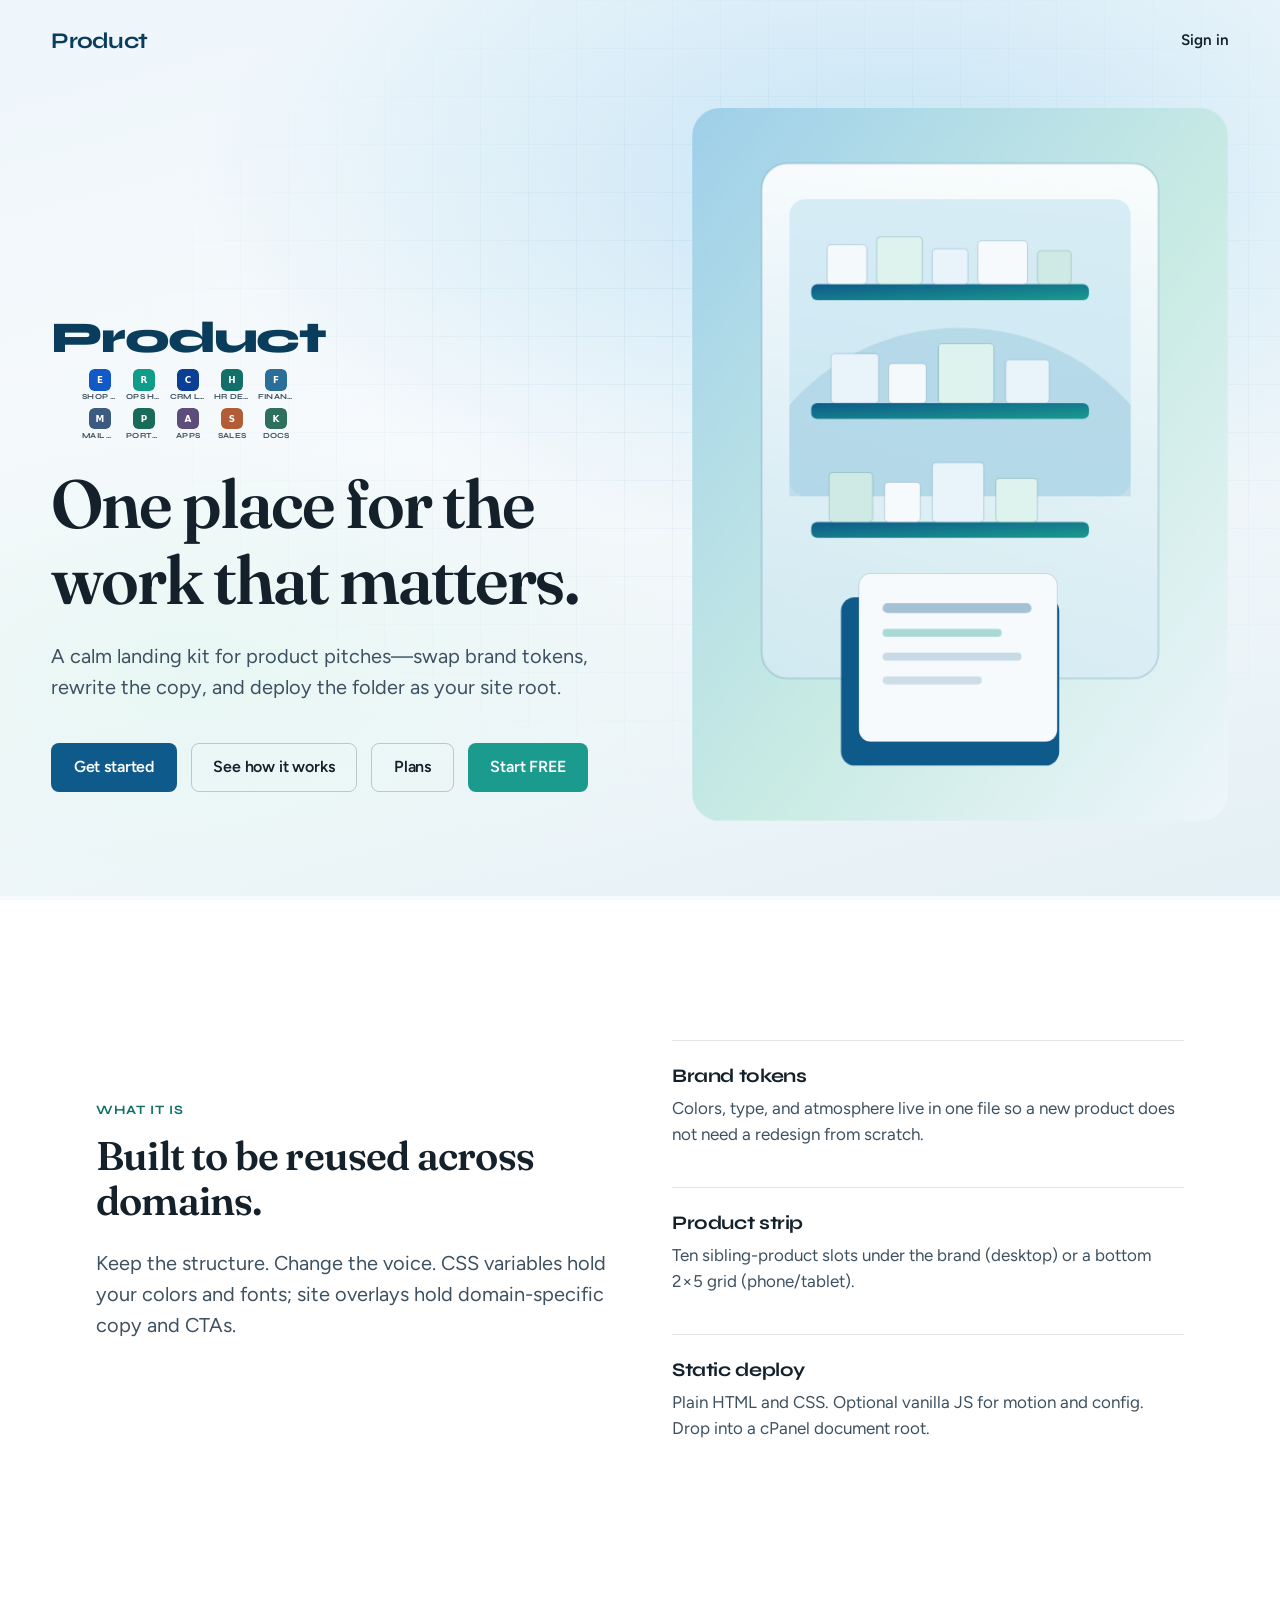
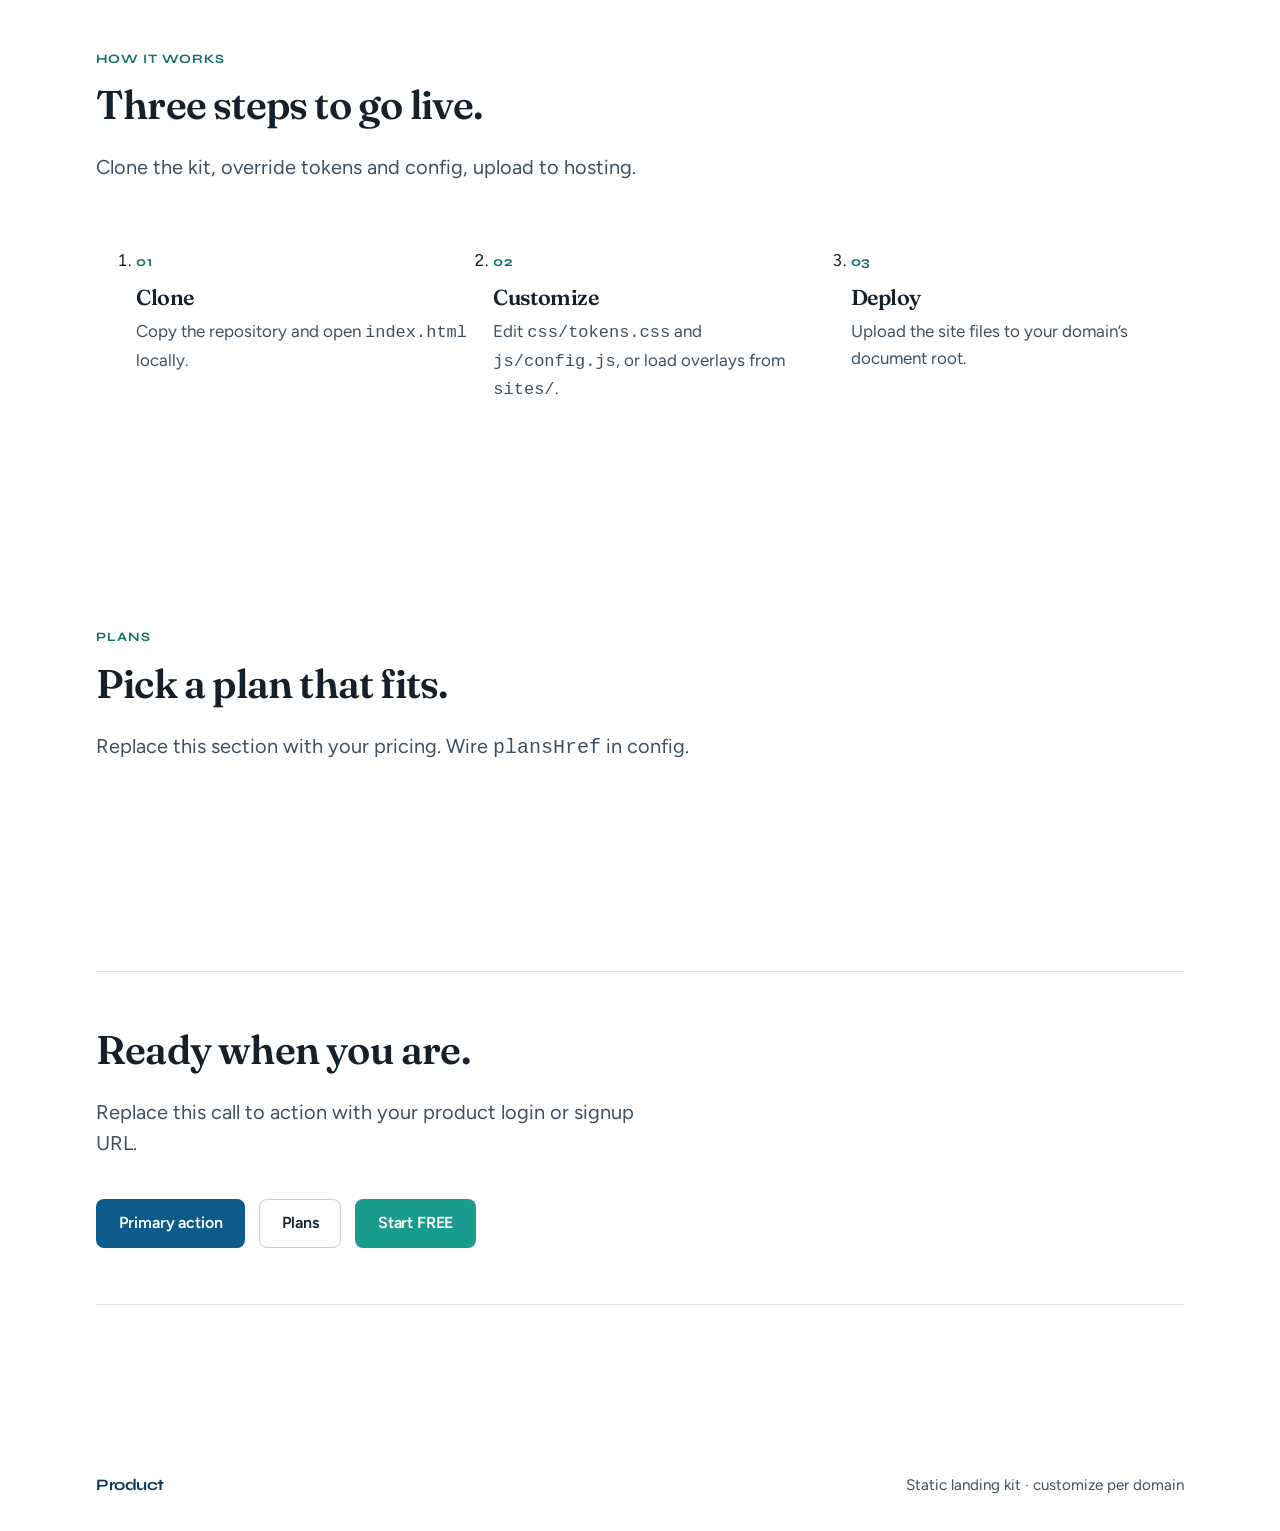
==== commit c46d5251: "Add 10 logos under brand; pin hero to right 50% Keep left copy and CTA group unchanged. Place ten co" ====
--- a/index.html
+++ b/index.html
@@ -38,6 +38,9 @@
               <a class="product-strip__item" href="#product-5" title="Finance"><img src="assets/products/mark-5.svg" alt="" width="32" height="32" decoding="async" /><span class="product-strip__label">Finance</span></a>
               <a class="product-strip__item" href="#product-6" title="Mail Hub"><img src="assets/products/mark-6.svg" alt="" width="32" height="32" decoding="async" /><span class="product-strip__label">Mail Hub</span></a>
               <a class="product-strip__item" href="#product-7" title="Portal"><img src="assets/products/mark-7.svg" alt="" width="32" height="32" decoding="async" /><span class="product-strip__label">Portal</span></a>
+              <a class="product-strip__item" href="#product-8" title="Apps"><img src="assets/products/mark-8.svg" alt="" width="32" height="32" decoding="async" /><span class="product-strip__label">Apps</span></a>
+              <a class="product-strip__item" href="#product-9" title="Sales"><img src="assets/products/mark-9.svg" alt="" width="32" height="32" decoding="async" /><span class="product-strip__label">Sales</span></a>
+              <a class="product-strip__item" href="#product-10" title="Docs"><img src="assets/products/mark-10.svg" alt="" width="32" height="32" decoding="async" /><span class="product-strip__label">Docs</span></a>
             </nav>
           </div>
           <h1 id="hero-heading" class="hero__title">One place for the work that matters.</h1>
@@ -59,7 +62,7 @@
           </div>
           <ul class="feature-list reveal">
             <li><h3>Brand tokens</h3><p>Colors, type, and atmosphere live in one file so a new product does not need a redesign from scratch.</p></li>
-            <li><h3>Product strip</h3><p>Seven sibling-product slots under the brand (desktop) or a bottom 2×4 grid (phone/tablet).</p></li>
+            <li><h3>Product strip</h3><p>Ten sibling-product slots under the brand (desktop) or a bottom 2×5 grid (phone/tablet).</p></li>
             <li><h3>Static deploy</h3><p>Plain HTML and CSS. Optional vanilla JS for motion and config. Drop into a cPanel document root.</p></li>
           </ul>
         </div>
--- a/css/layout.css
+++ b/css/layout.css
@@ -3,7 +3,7 @@
   inset: 0 0 auto;
   z-index: 20;
   display: flex;
-  align-items: flex-start;
+  align-items: center;
   justify-content: space-between;
   gap: var(--space-md);
   padding: var(--space-md) var(--page-gutter);
@@ -19,7 +19,6 @@
   display: flex;
   flex-direction: column;
   align-items: flex-start;
-  gap: 0.65rem;
   min-width: 0;
 }
 
@@ -44,7 +43,6 @@
   text-decoration: none;
   border-bottom: 1px solid transparent;
   transition: border-color var(--duration-fast) var(--ease-out);
-  margin-top: 0.2rem;
 }
 
 .header-cta:hover {
@@ -53,59 +51,57 @@
 }
 
 /**
- * Product strip — desktop: vertical stack under brand (see hero.css).
- * Labels: max two words. Config may refresh the list; static HTML is fallback.
+ * Compact product marks under the brand wordmark (left).
+ * Desktop: tight 2×5 under the word. No tall rail / heavy white box.
  */
 .product-strip {
+  display: grid;
+  grid-template-columns: repeat(5, max-content);
+  grid-template-rows: repeat(2, auto);
+  justify-content: center;
+  justify-items: center;
+  gap: 0.3rem 0.4rem;
+  margin: 0;
+  padding: 0;
+  list-style: none;
+  border: none;
+  background: transparent;
+}
+
+.product-strip__item {
   display: flex;
   flex-direction: column;
-  align-items: stretch;
-  gap: 0.2rem;
-  margin: 0;
-  padding: 0.35rem;
-  list-style: none;
-  border: 1px solid var(--color-line);
-  border-radius: var(--radius-control);
-  background: color-mix(in srgb, var(--color-paper-elevated) 90%, var(--color-brand-soft));
-}
-
-.product-strip__item {
-  display: flex;
-  flex-direction: row;
   align-items: center;
   justify-content: flex-start;
-  gap: 0.4rem;
-  width: 100%;
-  min-height: 1.85rem;
-  padding: 0.2rem 0.3rem;
+  gap: 0.15rem;
+  width: 2.35rem;
+  min-height: 0;
+  padding: 0.05rem;
   text-decoration: none;
-  color: var(--color-ink);
-  border-radius: calc(var(--radius-control) - 2px);
-  transition:
-    color var(--duration-fast) var(--ease-out),
-    background-color var(--duration-fast) var(--ease-out);
+  color: var(--color-ink-muted);
+  border-radius: 0.3rem;
+  transition: color var(--duration-fast) var(--ease-out);
 }
 
 .product-strip__item:hover {
   color: var(--color-brand-deep);
-  background: color-mix(in srgb, var(--color-brand-soft) 70%, transparent);
 }
 
 .product-strip__item img {
   width: 1.35rem;
   height: 1.35rem;
-  border-radius: 0.35rem;
+  border-radius: 0.3rem;
   flex-shrink: 0;
 }
 
 .product-strip__label {
   font-family: var(--font-brand);
-  font-size: 0.58rem;
-  font-weight: 700;
-  letter-spacing: 0.05em;
+  font-size: 0.48rem;
+  font-weight: 700;
+  letter-spacing: 0.03em;
   text-transform: uppercase;
-  line-height: 1.1;
-  text-align: left;
+  line-height: 1.05;
+  text-align: center;
   max-width: 100%;
   overflow: hidden;
   text-overflow: ellipsis;
--- a/css/hero.css
+++ b/css/hero.css
@@ -1,6 +1,6 @@
 /**
- * First viewport: brand, logos centered under brand, copy near original
- * left position, portrait hero visual on the right.
+ * Cleaner hero: left brand wordmark → compact 10 logos centered under it →
+ * headline / copy / CTAs with breathing room; portrait image on the right.
  */
 .hero {
   position: relative;
@@ -17,8 +17,8 @@
   inset: 0;
   z-index: -2;
   background:
-    radial-gradient(ellipse 90% 70% at 78% 18%, var(--hero-wash-a), transparent 55%),
-    radial-gradient(ellipse 70% 55% at 12% 80%, var(--hero-wash-b), transparent 55%),
+    radial-gradient(ellipse 90% 70% at 70% 20%, var(--hero-wash-a), transparent 60%),
+    radial-gradient(ellipse 70% 55% at 15% 75%, var(--hero-wash-b), transparent 55%),
     linear-gradient(165deg, #eef6fb 0%, var(--hero-wash-c) 45%, #e4f0f5 100%);
 }
 
@@ -31,7 +31,7 @@
     linear-gradient(var(--hero-pattern) 1px, transparent 1px),
     linear-gradient(90deg, var(--hero-pattern) 1px, transparent 1px);
   background-size: 48px 48px;
-  mask-image: radial-gradient(ellipse 70% 65% at 72% 40%, #000 15%, transparent 72%);
+  mask-image: radial-gradient(ellipse 80% 70% at 65% 40%, #000 20%, transparent 75%);
 }
 
 .hero__media {
@@ -43,8 +43,12 @@
   pointer-events: none;
 }
 
-.hero__media-frame {
-  display: none;
+.hero__media img,
+.hero__media svg {
+  width: 100%;
+  height: 100%;
+  object-fit: contain;
+  object-position: right center;
 }
 
 .hero__content {
@@ -53,23 +57,23 @@
   width: min(100%, var(--content-max));
   margin-inline: auto;
   padding:
-    calc(var(--space-2xl) + 3rem)
+    calc(var(--space-2xl) + 2.5rem)
     var(--page-gutter)
     var(--space-xl);
   display: flex;
   flex-direction: column;
   align-items: flex-start;
-  max-width: 40rem;
-}
-
-/* Brand + vertical logos centered under the brand word */
+}
+
+/* LEFT brand block: wordmark + logos centered under that word */
 .hero__identity {
   display: flex;
   flex-direction: column;
   align-items: center;
+  align-self: flex-start;
   width: fit-content;
   max-width: 100%;
-  gap: 0.75rem;
+  gap: 0.5rem;
 }
 
 .hero__brand {
@@ -80,10 +84,6 @@
   line-height: 1;
   color: var(--color-brand-deep);
   text-align: center;
-}
-
-.hero__identity .product-strip {
-  width: 8.25rem;
 }
 
 .hero__title {
@@ -186,15 +186,13 @@
   color: var(--color-brand);
 }
 
-/* Phone + tablet: logos at bottom as max 2 rows × 4 columns */
+/* Phone + tablet: logos at bottom as 2×5 */
 @media (max-width: 960px) {
   .hero__content {
     display: grid;
     grid-template-columns: minmax(0, 1fr);
     gap: 0;
-    max-width: none;
-    padding-top: calc(var(--space-2xl) + 3.25rem);
-    padding-bottom: var(--space-lg);
+    padding-top: calc(var(--space-2xl) + 3rem);
   }
 
   .hero__identity {
@@ -224,60 +222,65 @@
     order: 5;
     width: 100%;
     margin-top: var(--space-xl);
-    display: grid;
-    grid-template-columns: repeat(4, minmax(0, 1fr));
+    grid-template-columns: repeat(5, minmax(0, 1fr));
     grid-template-rows: repeat(2, auto);
     gap: 0.45rem;
+    padding: 0.45rem;
+    border: 1px solid var(--color-line);
+    border-radius: var(--radius-control);
+    background: color-mix(in srgb, var(--color-paper-elevated) 92%, var(--color-brand-soft));
   }
 
   .product-strip__item {
-    flex-direction: column;
-    justify-content: center;
-    align-items: center;
-    min-height: 3.2rem;
-    padding: 0.35rem 0.2rem;
-    gap: 0.25rem;
+    width: 100%;
+    min-height: 2.75rem;
+  }
+
+  .product-strip__item img {
+    width: 1.5rem;
+    height: 1.5rem;
   }
 
   .product-strip__label {
-    text-align: center;
+    font-size: 0.5rem;
   }
 
   .hero__media img,
   .hero__media svg {
-    opacity: 0.38;
-    object-position: 90% 15%;
-  }
-}
-
-/* Desktop: original-ish left copy; portrait image on the right */
+    opacity: 0.4;
+    object-position: 85% 20%;
+  }
+}
+
+/* Desktop: left 50% copy; hero visual right 50% (from mid-page), no text overlap */
 @media (min-width: 961px) {
   .hero__content {
-    margin-left: var(--page-gutter);
+    box-sizing: border-box;
+    width: 50%;
+    max-width: 50%;
+    margin-left: 0;
     margin-right: auto;
+    padding-left: var(--page-gutter);
+    padding-right: var(--space-md);
     padding-bottom: var(--space-2xl);
-    width: min(100%, 40rem);
   }
 
   .hero__media {
-    inset: auto;
-    top: 5rem;
-    right: max(1.5rem, 5vw);
-    bottom: 2rem;
-    left: auto;
-    width: min(24vw, 18rem);
-    height: min(72svh, 36rem);
+    inset: 0 0 0 50%;
+    width: 50%;
     display: grid;
     place-items: center;
-    overflow: hidden;
-    border-radius: 1.25rem;
+    padding: 4rem var(--page-gutter) 2rem;
   }
 
   .hero__media img,
   .hero__media svg {
-    width: 100%;
-    height: 100%;
-    object-fit: cover;
-    object-position: center top;
-  }
-}
+    width: auto;
+    max-width: 100%;
+    height: auto;
+    max-height: 100%;
+    object-fit: contain;
+    object-position: center center;
+    aspect-ratio: 3 / 4;
+  }
+}
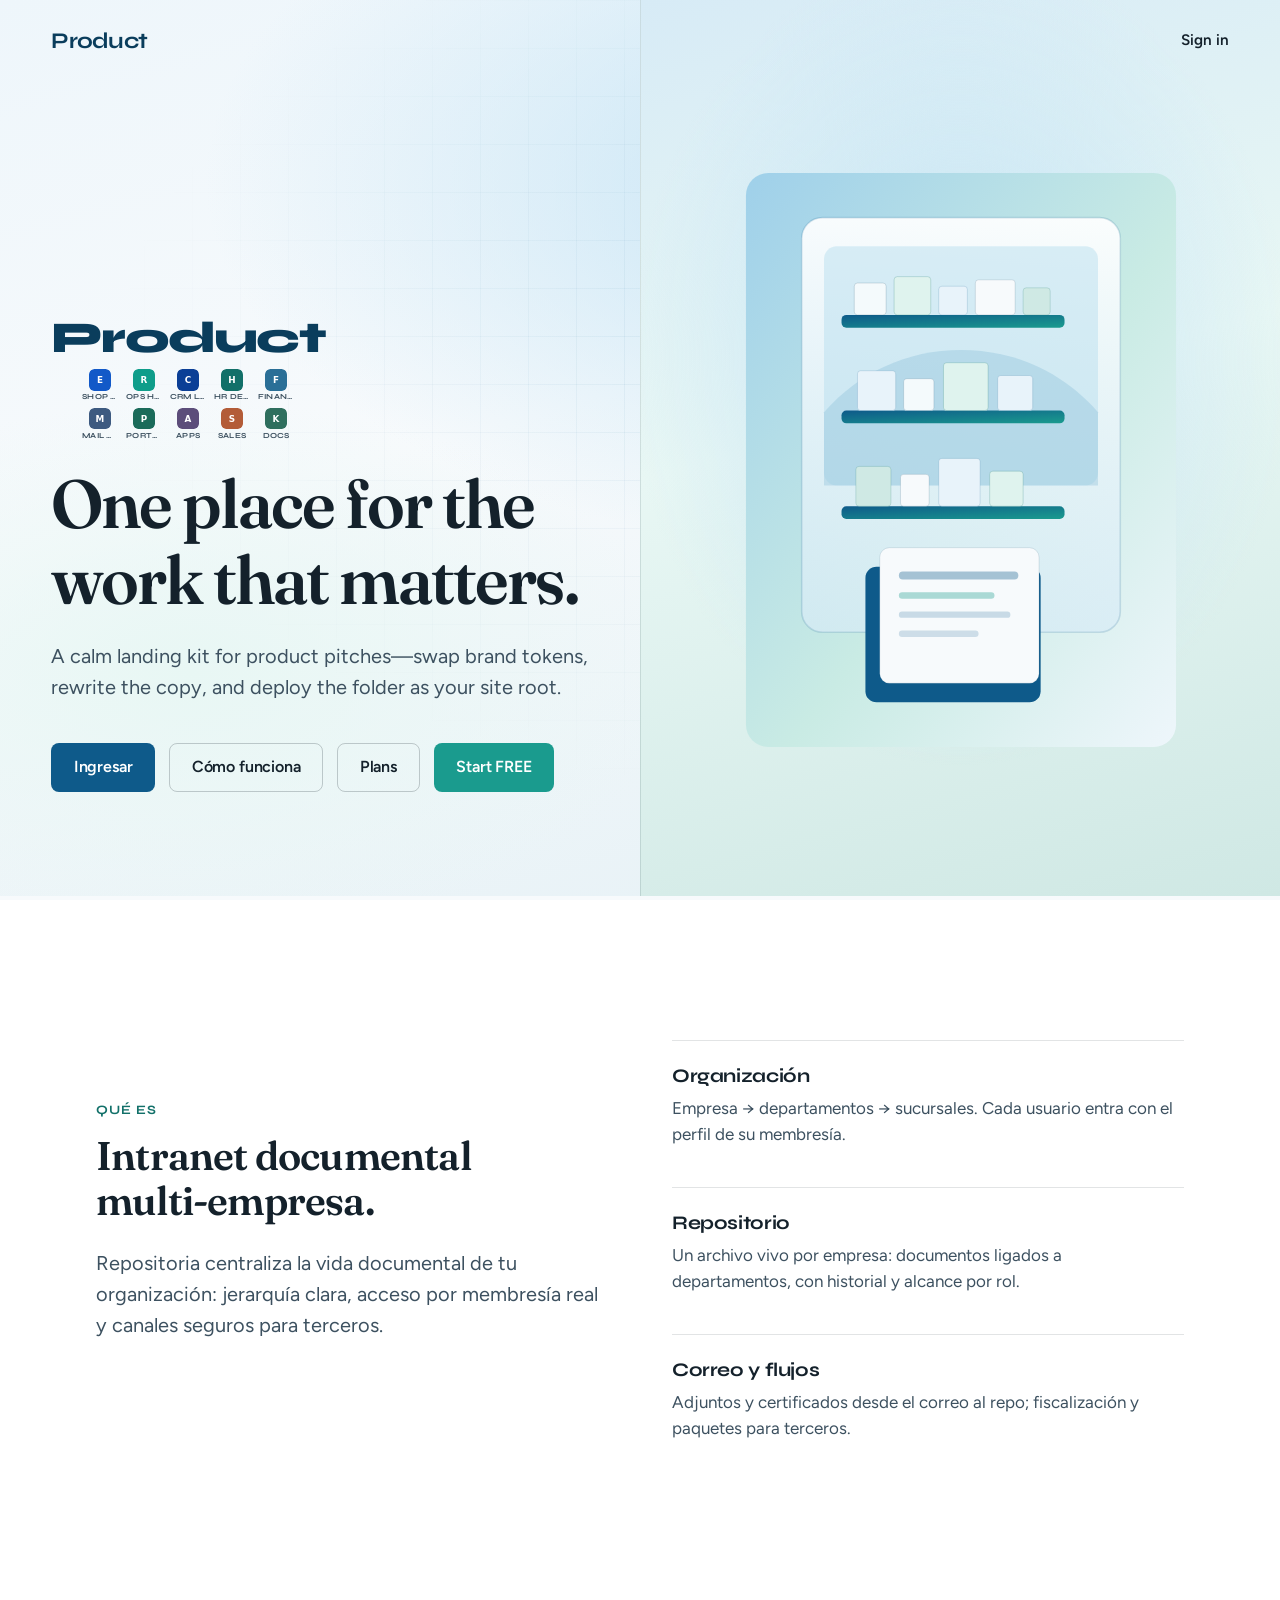
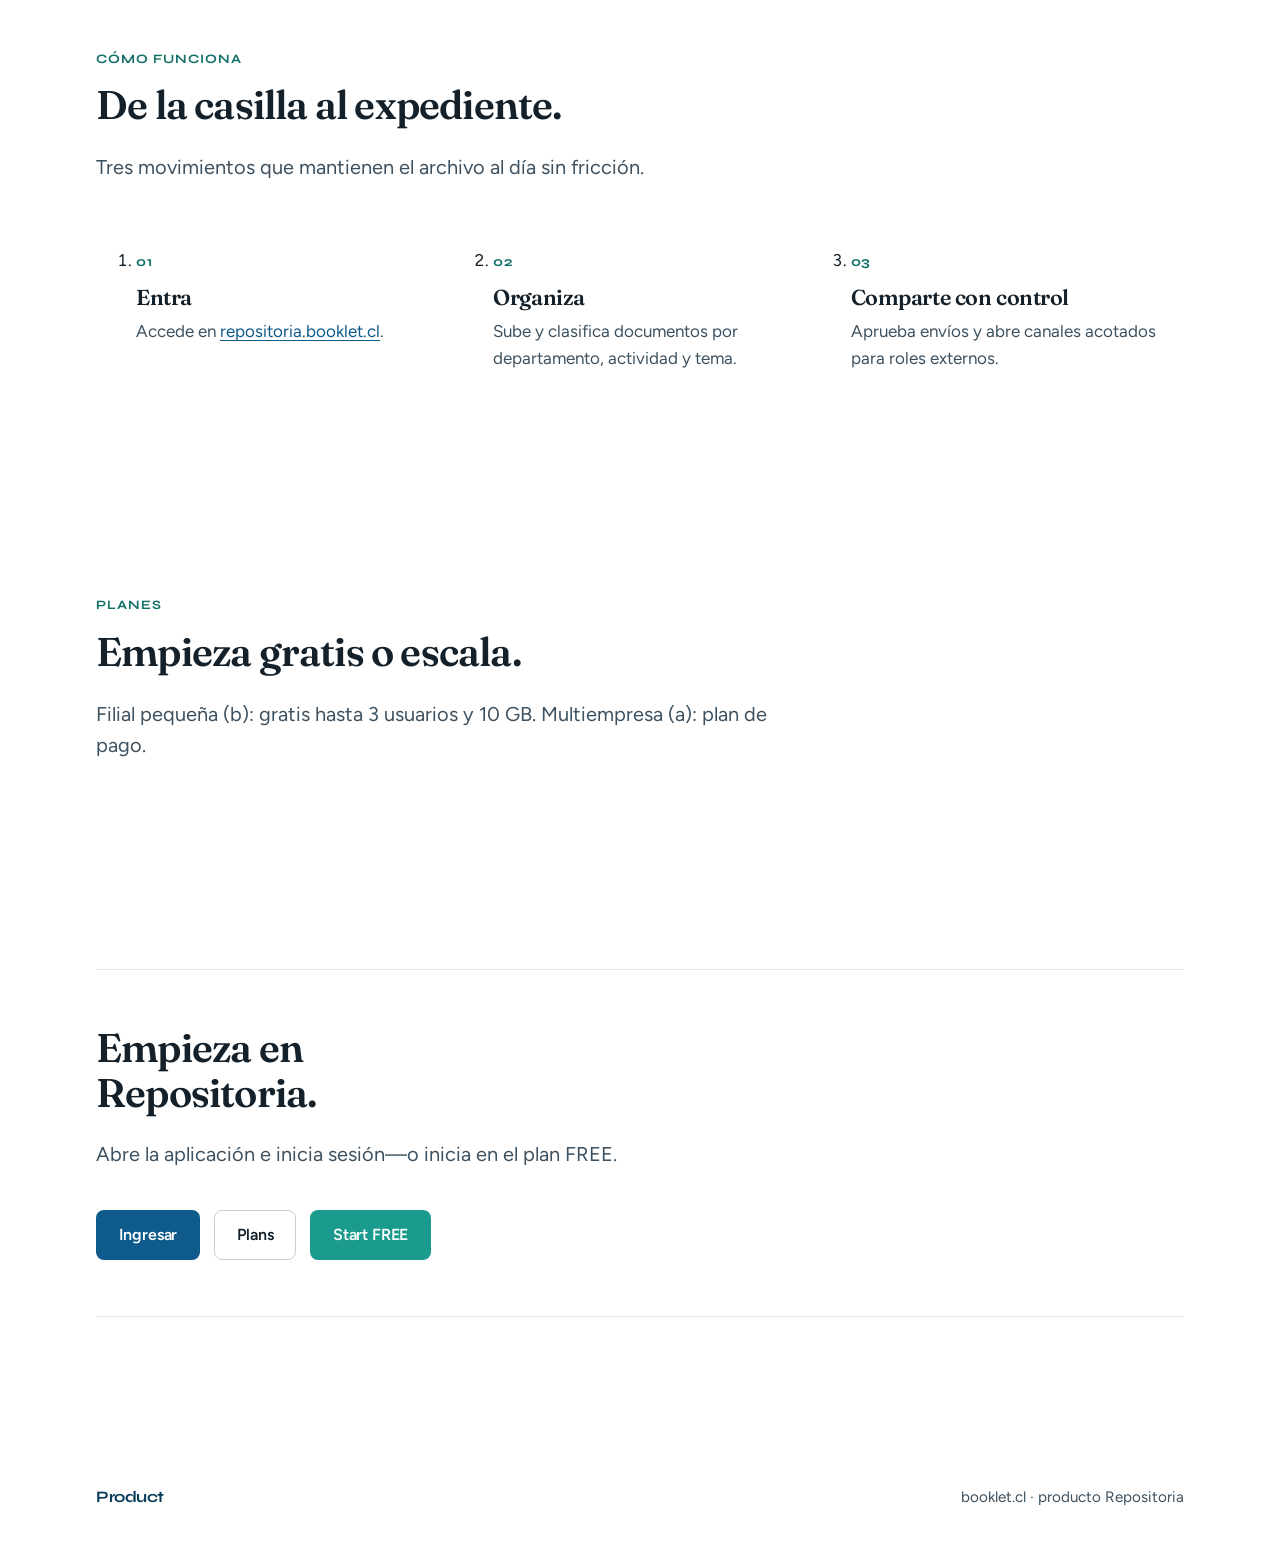
==== commit 25b096d5: "Use explicit 50/50 hero split with 10 logos under brand Wrap content and media in hero__split (1fr 1" ====
--- a/index.html
+++ b/index.html
@@ -4,12 +4,18 @@
     <meta charset="utf-8" />
     <meta name="viewport" content="width=device-width, initial-scale=1" />
     <title>Product — Landing kit</title>
-    <meta name="description" content="A reusable static landing page kit. Customize brand tokens and copy per domain." />
+    <meta
+      name="description"
+      content="Repositoria: repositorio documental multi-empresa. Organiza, comparte y fiscaliza documentos en un solo lugar."
+    />
     <link rel="preconnect" href="https://fonts.googleapis.com" />
     <link rel="preconnect" href="https://fonts.gstatic.com" crossorigin />
-    <link href="https://fonts.googleapis.com/css2?family=Figtree:wght@400;600;700&family=Fraunces:opsz,wght@9..144,500;9..144,600&family=Syne:wght@700;800&display=swap" rel="stylesheet" />
+    <link
+      href="https://fonts.googleapis.com/css2?family=Figtree:wght@400;600;700&family=Fraunces:opsz,wght@9..144,500;9..144,600&family=Syne:wght@700;800&display=swap"
+      rel="stylesheet"
+    />
     <link rel="stylesheet" href="css/tokens.css" />
-    <!-- <link rel="stylesheet" href="css/tokens.site.css" /> -->
+    <link rel="stylesheet" href="css/tokens.site.css" />
     <link rel="stylesheet" href="css/base.css" />
     <link rel="stylesheet" href="css/layout.css" />
     <link rel="stylesheet" href="css/hero.css" />
@@ -17,93 +23,175 @@
   </head>
   <body>
     <a class="skip-link" href="#main">Skip to content</a>
+
     <header class="site-header">
-      <div class="site-header__brand-block"><a class="brand" href="/">Product</a></div>
-      <a class="header-cta" href="#get-started">Sign in</a>
+      <div class="site-header__brand-block">
+        <a class="brand" href="/">Product</a>
+      </div>
+      <a class="header-cta" href="https://repositoria.booklet.cl/">Sign in</a>
     </header>
+
     <main id="main">
       <section class="hero" aria-labelledby="hero-heading">
         <div class="hero__atmosphere" aria-hidden="true"></div>
-        <div class="hero__media" aria-hidden="true">
-          <img src="assets/hero/product-scene.svg" alt="" width="540" height="720" decoding="async" />
-        </div>
+
+        <div class="hero__split">
         <div class="hero__content">
           <div class="hero__identity">
             <p class="hero__brand">Product</p>
-            <nav class="product-strip" data-product-strip aria-label="Other products">
-              <a class="product-strip__item" href="#product-1" title="Shop Kit"><img src="assets/products/mark-1.svg" alt="" width="32" height="32" decoding="async" /><span class="product-strip__label">Shop Kit</span></a>
-              <a class="product-strip__item" href="#product-2" title="Ops Hub"><img src="assets/products/mark-2.svg" alt="" width="32" height="32" decoding="async" /><span class="product-strip__label">Ops Hub</span></a>
-              <a class="product-strip__item" href="#product-3" title="CRM Lite"><img src="assets/products/mark-3.svg" alt="" width="32" height="32" decoding="async" /><span class="product-strip__label">CRM Lite</span></a>
-              <a class="product-strip__item" href="#product-4" title="HR Desk"><img src="assets/products/mark-4.svg" alt="" width="32" height="32" decoding="async" /><span class="product-strip__label">HR Desk</span></a>
-              <a class="product-strip__item" href="#product-5" title="Finance"><img src="assets/products/mark-5.svg" alt="" width="32" height="32" decoding="async" /><span class="product-strip__label">Finance</span></a>
-              <a class="product-strip__item" href="#product-6" title="Mail Hub"><img src="assets/products/mark-6.svg" alt="" width="32" height="32" decoding="async" /><span class="product-strip__label">Mail Hub</span></a>
-              <a class="product-strip__item" href="#product-7" title="Portal"><img src="assets/products/mark-7.svg" alt="" width="32" height="32" decoding="async" /><span class="product-strip__label">Portal</span></a>
-              <a class="product-strip__item" href="#product-8" title="Apps"><img src="assets/products/mark-8.svg" alt="" width="32" height="32" decoding="async" /><span class="product-strip__label">Apps</span></a>
-              <a class="product-strip__item" href="#product-9" title="Sales"><img src="assets/products/mark-9.svg" alt="" width="32" height="32" decoding="async" /><span class="product-strip__label">Sales</span></a>
-              <a class="product-strip__item" href="#product-10" title="Docs"><img src="assets/products/mark-10.svg" alt="" width="32" height="32" decoding="async" /><span class="product-strip__label">Docs</span></a>
+            <nav
+              class="product-strip"
+              data-product-strip
+              aria-label="Other products"
+            >
+              <a class="product-strip__item" href="#product-1" title="Shop Kit">
+                <img src="assets/products/mark-1.svg" alt="" width="32" height="32" decoding="async" />
+                <span class="product-strip__label">Shop Kit</span>
+              </a>
+              <a class="product-strip__item" href="#product-2" title="Ops Hub">
+                <img src="assets/products/mark-2.svg" alt="" width="32" height="32" decoding="async" />
+                <span class="product-strip__label">Ops Hub</span>
+              </a>
+              <a class="product-strip__item" href="#product-3" title="CRM Lite">
+                <img src="assets/products/mark-3.svg" alt="" width="32" height="32" decoding="async" />
+                <span class="product-strip__label">CRM Lite</span>
+              </a>
+              <a class="product-strip__item" href="#product-4" title="HR Desk">
+                <img src="assets/products/mark-4.svg" alt="" width="32" height="32" decoding="async" />
+                <span class="product-strip__label">HR Desk</span>
+              </a>
+              <a class="product-strip__item" href="#product-5" title="Finance">
+                <img src="assets/products/mark-5.svg" alt="" width="32" height="32" decoding="async" />
+                <span class="product-strip__label">Finance</span>
+              </a>
+              <a class="product-strip__item" href="#product-6" title="Mail Hub">
+                <img src="assets/products/mark-6.svg" alt="" width="32" height="32" decoding="async" />
+                <span class="product-strip__label">Mail Hub</span>
+              </a>
+              <a class="product-strip__item" href="#product-7" title="Portal">
+                <img src="assets/products/mark-7.svg" alt="" width="32" height="32" decoding="async" />
+                <span class="product-strip__label">Portal</span>
+              </a>
+              <a class="product-strip__item" href="#product-8" title="Apps">
+                <img src="assets/products/mark-8.svg" alt="" width="32" height="32" decoding="async" />
+                <span class="product-strip__label">Apps</span>
+              </a>
+              <a class="product-strip__item" href="#product-9" title="Sales">
+                <img src="assets/products/mark-9.svg" alt="" width="32" height="32" decoding="async" />
+                <span class="product-strip__label">Sales</span>
+              </a>
+              <a class="product-strip__item" href="#product-10" title="Docs">
+                <img src="assets/products/mark-10.svg" alt="" width="32" height="32" decoding="async" />
+                <span class="product-strip__label">Docs</span>
+              </a>
             </nav>
           </div>
-          <h1 id="hero-heading" class="hero__title">One place for the work that matters.</h1>
-          <p class="hero__support">A calm landing kit for product pitches—swap brand tokens, rewrite the copy, and deploy the folder as your site root.</p>
+
+          <h1 id="hero-heading" class="hero__title">
+            One place for the work that matters.
+          </h1>
+          <p class="hero__support">
+            A calm landing kit for product pitches—swap brand tokens, rewrite
+            the copy, and deploy the folder as your site root.
+          </p>
           <div class="hero__actions">
-            <a class="btn btn--primary" href="#get-started">Get started</a>
-            <a class="btn btn--ghost" href="#how">See how it works</a>
-            <a class="btn btn--ghost" data-cta="plans" href="#plans">Plans</a>
-            <a class="btn btn--accent" data-cta="free" href="#get-started">Start FREE</a>
+            <a class="btn btn--primary" href="https://repositoria.booklet.cl/">Ingresar</a>
+            <a class="btn btn--ghost" href="#como">Cómo funciona</a>
+            <a class="btn btn--ghost" data-cta="plans" href="#planes">Planes</a>
+            <a class="btn btn--accent" data-cta="free" href="https://repositoria.booklet.cl/">Inicia FREE</a>
           </div>
         </div>
+        <div class="hero__media" aria-hidden="true">
+          <img
+            src="assets/hero/product-scene.svg"
+            alt=""
+            width="540"
+            height="720"
+            decoding="async"
+          />
+        </div>
+        </div>
       </section>
-      <section class="section section--split" id="what" aria-labelledby="what-title">
+
+      <section class="section section--split" id="que" aria-labelledby="que-title">
         <div class="section__inner">
           <div class="reveal">
-            <p class="section__eyebrow">What it is</p>
-            <h2 id="what-title" class="section__title">Built to be reused across domains.</h2>
-            <p class="section__lead">Keep the structure. Change the voice. CSS variables hold your colors and fonts; site overlays hold domain-specific copy and CTAs.</p>
+            <p class="section__eyebrow">Qué es</p>
+            <h2 id="que-title" class="section__title">Intranet documental multi-empresa.</h2>
+            <p class="section__lead">
+              Repositoria centraliza la vida documental de tu organización:
+              jerarquía clara, acceso por membresía real y canales seguros para terceros.
+            </p>
           </div>
           <ul class="feature-list reveal">
-            <li><h3>Brand tokens</h3><p>Colors, type, and atmosphere live in one file so a new product does not need a redesign from scratch.</p></li>
-            <li><h3>Product strip</h3><p>Ten sibling-product slots under the brand (desktop) or a bottom 2×5 grid (phone/tablet).</p></li>
-            <li><h3>Static deploy</h3><p>Plain HTML and CSS. Optional vanilla JS for motion and config. Drop into a cPanel document root.</p></li>
+            <li>
+              <h3>Organización</h3>
+              <p>Empresa → departamentos → sucursales. Cada usuario entra con el perfil de su membresía.</p>
+            </li>
+            <li>
+              <h3>Repositorio</h3>
+              <p>Un archivo vivo por empresa: documentos ligados a departamentos, con historial y alcance por rol.</p>
+            </li>
+            <li>
+              <h3>Correo y flujos</h3>
+              <p>Adjuntos y certificados desde el correo al repo; fiscalización y paquetes para terceros.</p>
+            </li>
           </ul>
         </div>
       </section>
-      <section class="section" id="how" aria-labelledby="how-title">
+
+      <section class="section" id="como" aria-labelledby="como-title">
         <div class="section__inner reveal">
-          <p class="section__eyebrow">How it works</p>
-          <h2 id="how-title" class="section__title">Three steps to go live.</h2>
-          <p class="section__lead">Clone the kit, override tokens and config, upload to hosting.</p>
+          <p class="section__eyebrow">Cómo funciona</p>
+          <h2 id="como-title" class="section__title">De la casilla al expediente.</h2>
+          <p class="section__lead">Tres movimientos que mantienen el archivo al día sin fricción.</p>
           <ol class="steps">
-            <li class="step"><h3>Clone</h3><p>Copy the repository and open <code>index.html</code> locally.</p></li>
-            <li class="step"><h3>Customize</h3><p>Edit <code>css/tokens.css</code> and <code>js/config.js</code>, or load overlays from <code>sites/</code>.</p></li>
-            <li class="step"><h3>Deploy</h3><p>Upload the site files to your domain’s document root.</p></li>
+            <li class="step">
+              <h3>Entra</h3>
+              <p>Accede en <a href="https://repositoria.booklet.cl/">repositoria.booklet.cl</a>.</p>
+            </li>
+            <li class="step">
+              <h3>Organiza</h3>
+              <p>Sube y clasifica documentos por departamento, actividad y tema.</p>
+            </li>
+            <li class="step">
+              <h3>Comparte con control</h3>
+              <p>Aprueba envíos y abre canales acotados para roles externos.</p>
+            </li>
           </ol>
         </div>
       </section>
-      <section class="section" id="plans" aria-labelledby="plans-title">
+
+      <section class="section" id="planes" aria-labelledby="planes-title">
         <div class="section__inner reveal">
-          <p class="section__eyebrow">Plans</p>
-          <h2 id="plans-title" class="section__title">Pick a plan that fits.</h2>
-          <p class="section__lead">Replace this section with your pricing. Wire <code>plansHref</code> in config.</p>
+          <p class="section__eyebrow">Planes</p>
+          <h2 id="planes-title" class="section__title">Empieza gratis o escala.</h2>
+          <p class="section__lead">
+            Filial pequeña (b): gratis hasta 3 usuarios y 10&nbsp;GB. Multiempresa (a): plan de pago.
+          </p>
         </div>
       </section>
-      <section class="cta-band" id="get-started" aria-labelledby="cta-title">
+
+      <section class="cta-band" id="ingresar" aria-labelledby="cta-title">
         <div class="cta-band__inner reveal">
-          <h2 id="cta-title">Ready when you are.</h2>
-          <p>Replace this call to action with your product login or signup URL.</p>
+          <h2 id="cta-title">Empieza en Repositoria.</h2>
+          <p>Abre la aplicación e inicia sesión—o inicia en el plan FREE.</p>
           <div class="cta-band__actions">
-            <a class="btn btn--primary" href="#get-started">Primary action</a>
-            <a class="btn btn--ghost" data-cta="plans" href="#plans">Plans</a>
-            <a class="btn btn--accent" data-cta="free" href="#get-started">Start FREE</a>
+            <a class="btn btn--primary" href="https://repositoria.booklet.cl/">Ingresar</a>
+            <a class="btn btn--ghost" data-cta="plans" href="#planes">Planes</a>
+            <a class="btn btn--accent" data-cta="free" href="https://repositoria.booklet.cl/">Inicia FREE</a>
           </div>
         </div>
       </section>
     </main>
+
     <footer class="site-footer">
       <div class="site-footer__inner">
         <a class="brand" href="/">Product</a>
-        <p>Static landing kit · customize per domain</p>
+        <p>booklet.cl · producto Repositoria</p>
       </div>
     </footer>
+
     <script src="js/config.js"></script>
     <script src="js/site.js" defer></script>
     <script src="js/motion.js" defer></script>
--- a/css/hero.css
+++ b/css/hero.css
@@ -1,13 +1,11 @@
 /**
- * Cleaner hero: left brand wordmark → compact 10 logos centered under it →
- * headline / copy / CTAs with breathing room; portrait image on the right.
+ * Left 50%: brand + 10 logos + approved copy/CTAs.
+ * Right 50%: hero visual. Exact split via .hero__split grid.
  */
 .hero {
   position: relative;
   isolation: isolate;
   min-height: var(--hero-min-height);
-  display: grid;
-  align-items: end;
   overflow: hidden;
   color: var(--color-ink);
 }
@@ -15,7 +13,8 @@
 .hero__atmosphere {
   position: absolute;
   inset: 0;
-  z-index: -2;
+  z-index: 0;
+  pointer-events: none;
   background:
     radial-gradient(ellipse 90% 70% at 70% 20%, var(--hero-wash-a), transparent 60%),
     radial-gradient(ellipse 70% 55% at 15% 75%, var(--hero-wash-b), transparent 55%),
@@ -34,28 +33,21 @@
   mask-image: radial-gradient(ellipse 80% 70% at 65% 40%, #000 20%, transparent 75%);
 }
 
-.hero__media {
-  position: absolute;
-  inset: 0;
-  z-index: -1;
-  display: grid;
-  place-items: stretch;
-  pointer-events: none;
-}
-
-.hero__media img,
-.hero__media svg {
-  width: 100%;
-  height: 100%;
-  object-fit: contain;
-  object-position: right center;
-}
-
-.hero__content {
+.hero__split {
   position: relative;
   z-index: 1;
-  width: min(100%, var(--content-max));
-  margin-inline: auto;
+  display: grid;
+  grid-template-columns: minmax(0, 1fr);
+  min-height: var(--hero-min-height);
+  align-items: end;
+}
+
+.hero__content {
+  box-sizing: border-box;
+  width: 100%;
+  max-width: 100%;
+  min-width: 0;
+  overflow-x: clip;
   padding:
     calc(var(--space-2xl) + 2.5rem)
     var(--page-gutter)
@@ -65,7 +57,11 @@
   align-items: flex-start;
 }
 
-/* LEFT brand block: wordmark + logos centered under that word */
+.hero__content > * {
+  max-width: 100%;
+  min-width: 0;
+}
+
 .hero__identity {
   display: flex;
   flex-direction: column;
@@ -88,17 +84,18 @@
 
 .hero__title {
   margin-top: var(--space-md);
-  max-width: 14ch;
+  max-width: 100%;
   font-family: var(--font-display);
   font-size: var(--text-hero);
   font-weight: 600;
   font-optical-sizing: auto;
   letter-spacing: -0.03em;
+  overflow-wrap: break-word;
 }
 
 .hero__support {
   margin-top: var(--space-md);
-  max-width: 34rem;
+  max-width: 100%;
   font-size: var(--text-lead);
   color: var(--color-ink-muted);
 }
@@ -112,6 +109,25 @@
 
 .hero__actions [hidden] {
   display: none !important;
+}
+
+.hero__media {
+  display: none;
+  box-sizing: border-box;
+  min-width: 0;
+  overflow: hidden;
+  pointer-events: none;
+}
+
+.hero__media img,
+.hero__media svg {
+  display: block;
+  width: 100%;
+  height: auto;
+  max-width: 100%;
+  max-height: min(78svh, 36rem);
+  object-fit: contain;
+  object-position: center center;
 }
 
 .btn {
@@ -136,57 +152,18 @@
     color var(--duration-fast) var(--ease-out);
 }
 
-.btn:active {
-  transform: translateY(1px);
-}
-
-.btn--primary {
-  background: var(--color-brand);
-  color: #fff;
-}
-
-.btn--primary:hover {
-  background: var(--color-brand-deep);
-  color: #fff;
-}
-
+.btn:active { transform: translateY(1px); }
+.btn--primary { background: var(--color-brand); color: #fff; }
+.btn--primary:hover { background: var(--color-brand-deep); color: #fff; }
 .btn--ghost {
   background: transparent;
   border-color: color-mix(in srgb, var(--color-ink) 22%, transparent);
   color: var(--color-ink);
 }
-
-.btn--ghost:hover {
-  border-color: var(--color-ink);
-  color: var(--color-ink);
-}
-
-.btn--accent {
-  background: var(--color-accent);
-  color: #fff;
-}
-
-.btn--accent:hover {
-  background: var(--color-accent-deep);
-  color: #fff;
-}
-
-.btn--text {
-  background: transparent;
-  color: var(--color-brand-deep);
-  padding-inline: 0.85rem;
-  min-height: 2.5rem;
-  border-color: transparent;
-  text-decoration: underline;
-  text-decoration-thickness: 0.08em;
-  text-underline-offset: 0.18em;
-}
-
-.btn--text:hover {
-  color: var(--color-brand);
-}
-
-/* Phone + tablet: logos at bottom as 2×5 */
+.btn--ghost:hover { border-color: var(--color-ink); color: var(--color-ink); }
+.btn--accent { background: var(--color-accent); color: #fff; }
+.btn--accent:hover { background: var(--color-accent-deep); color: #fff; }
+
 @media (max-width: 960px) {
   .hero__content {
     display: grid;
@@ -194,29 +171,11 @@
     gap: 0;
     padding-top: calc(var(--space-2xl) + 3rem);
   }
-
-  .hero__identity {
-    display: contents;
-  }
-
-  .hero__brand {
-    order: 1;
-    text-align: left;
-    width: fit-content;
-  }
-
-  .hero__title {
-    order: 2;
-  }
-
-  .hero__support {
-    order: 3;
-  }
-
-  .hero__actions {
-    order: 4;
-  }
-
+  .hero__identity { display: contents; }
+  .hero__brand { order: 1; text-align: left; width: fit-content; }
+  .hero__title { order: 2; }
+  .hero__support { order: 3; }
+  .hero__actions { order: 4; }
   .hero__identity .product-strip,
   .product-strip[data-product-strip] {
     order: 5;
@@ -230,57 +189,42 @@
     border-radius: var(--radius-control);
     background: color-mix(in srgb, var(--color-paper-elevated) 92%, var(--color-brand-soft));
   }
-
-  .product-strip__item {
-    width: 100%;
-    min-height: 2.75rem;
-  }
-
-  .product-strip__item img {
-    width: 1.5rem;
-    height: 1.5rem;
-  }
-
-  .product-strip__label {
-    font-size: 0.5rem;
-  }
-
-  .hero__media img,
-  .hero__media svg {
-    opacity: 0.4;
-    object-position: 85% 20%;
-  }
-}
-
-/* Desktop: left 50% copy; hero visual right 50% (from mid-page), no text overlap */
+  .product-strip__item { width: 100%; min-height: 2.75rem; }
+  .product-strip__item img { width: 1.5rem; height: 1.5rem; }
+  .product-strip__label { font-size: 0.5rem; }
+  .hero__media { display: none; }
+}
+
 @media (min-width: 961px) {
+  .hero__split {
+    grid-template-columns: minmax(0, 1fr) minmax(0, 1fr);
+    align-items: stretch;
+  }
   .hero__content {
-    box-sizing: border-box;
-    width: 50%;
-    max-width: 50%;
-    margin-left: 0;
-    margin-right: auto;
-    padding-left: var(--page-gutter);
-    padding-right: var(--space-md);
-    padding-bottom: var(--space-2xl);
-  }
-
+    padding:
+      calc(var(--space-2xl) + 2.5rem)
+      clamp(1.25rem, 2.5vw, 2rem)
+      var(--space-2xl)
+      var(--page-gutter);
+    justify-content: flex-end;
+  }
   .hero__media {
-    inset: 0 0 0 50%;
-    width: 50%;
-    display: grid;
-    place-items: center;
-    padding: 4rem var(--page-gutter) 2rem;
-  }
-
+    display: flex;
+    align-items: center;
+    justify-content: center;
+    padding: 3.5rem var(--page-gutter) 2rem;
+    /* Full right-half panel starting at mid-page */
+    background:
+      radial-gradient(ellipse 80% 70% at 50% 40%, var(--hero-wash-a), transparent 65%),
+      linear-gradient(165deg, #d7ebf6 0%, var(--hero-wash-b) 45%, #cfe8e4 100%);
+    border-left: 1px solid color-mix(in srgb, var(--color-line) 80%, transparent);
+  }
   .hero__media img,
   .hero__media svg {
     width: auto;
     max-width: 100%;
     height: auto;
-    max-height: 100%;
-    object-fit: contain;
-    object-position: center center;
+    max-height: min(78svh, 36rem);
     aspect-ratio: 3 / 4;
   }
 }
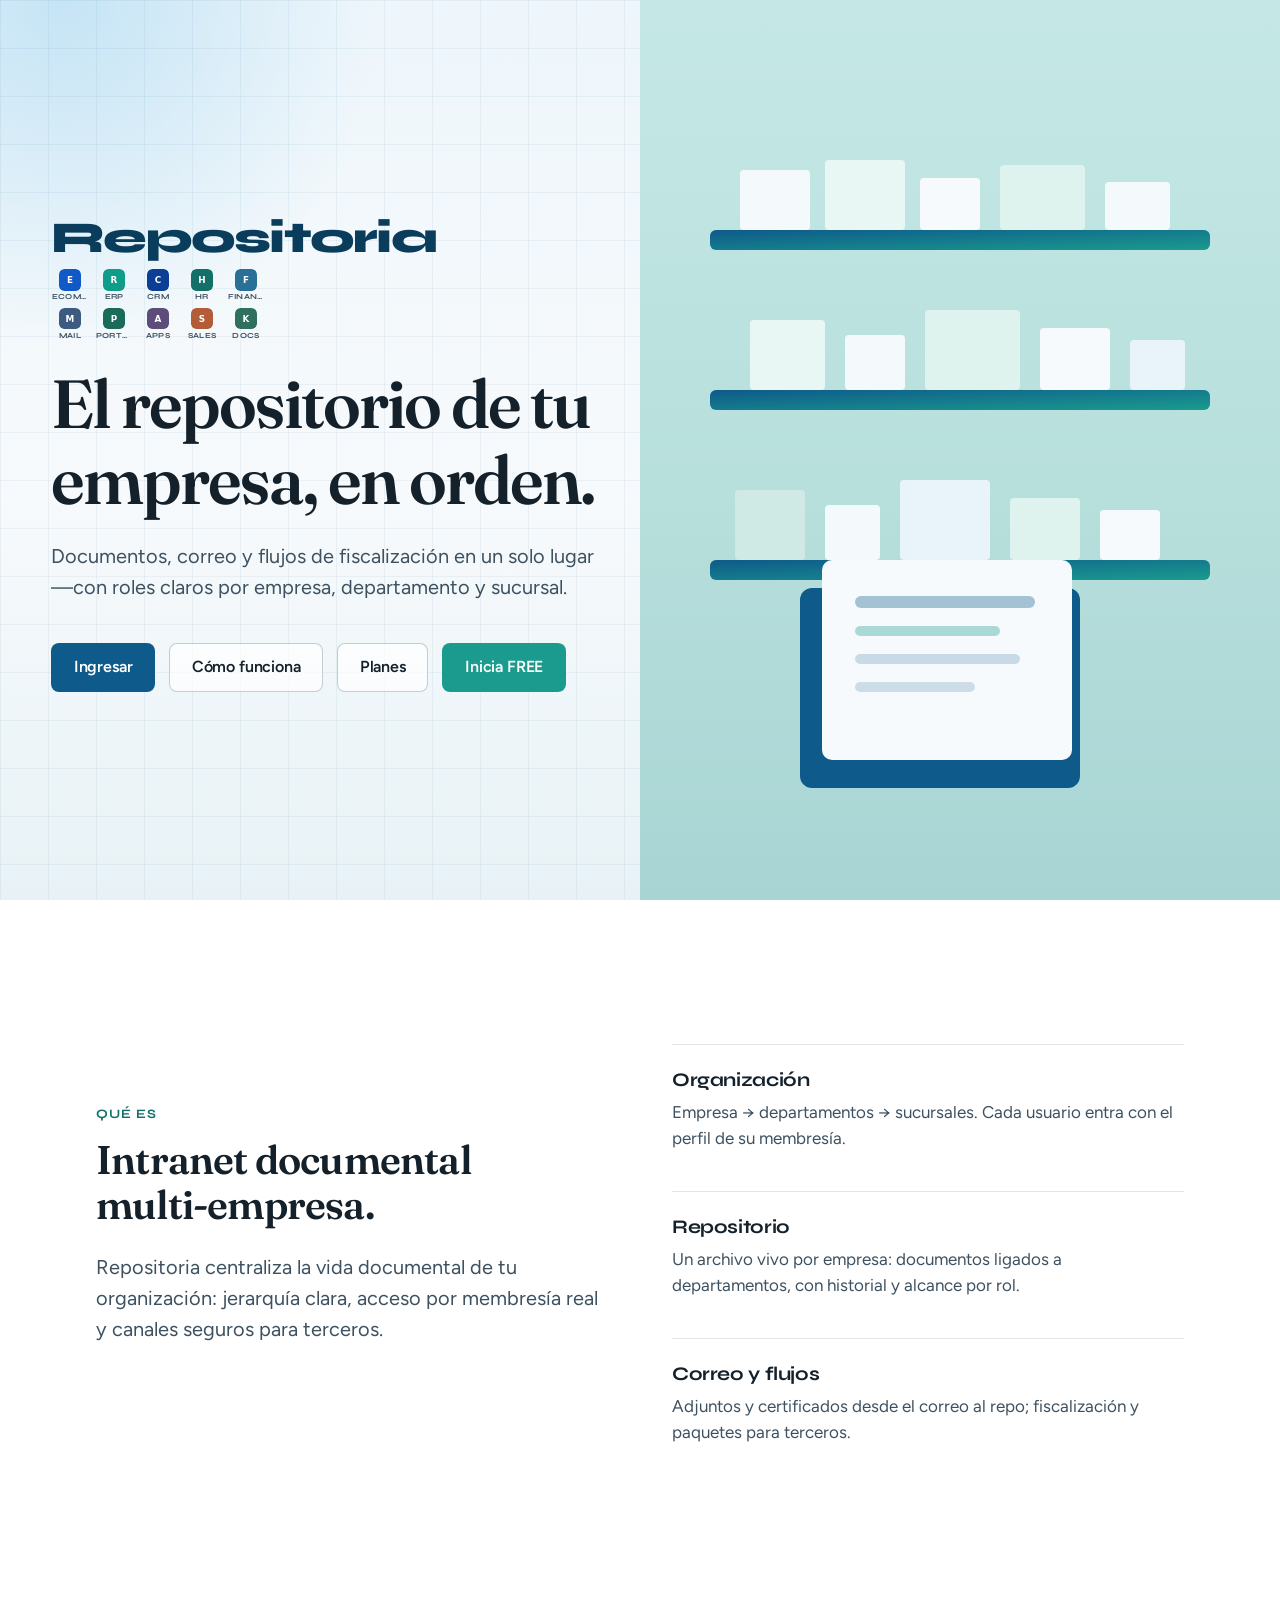
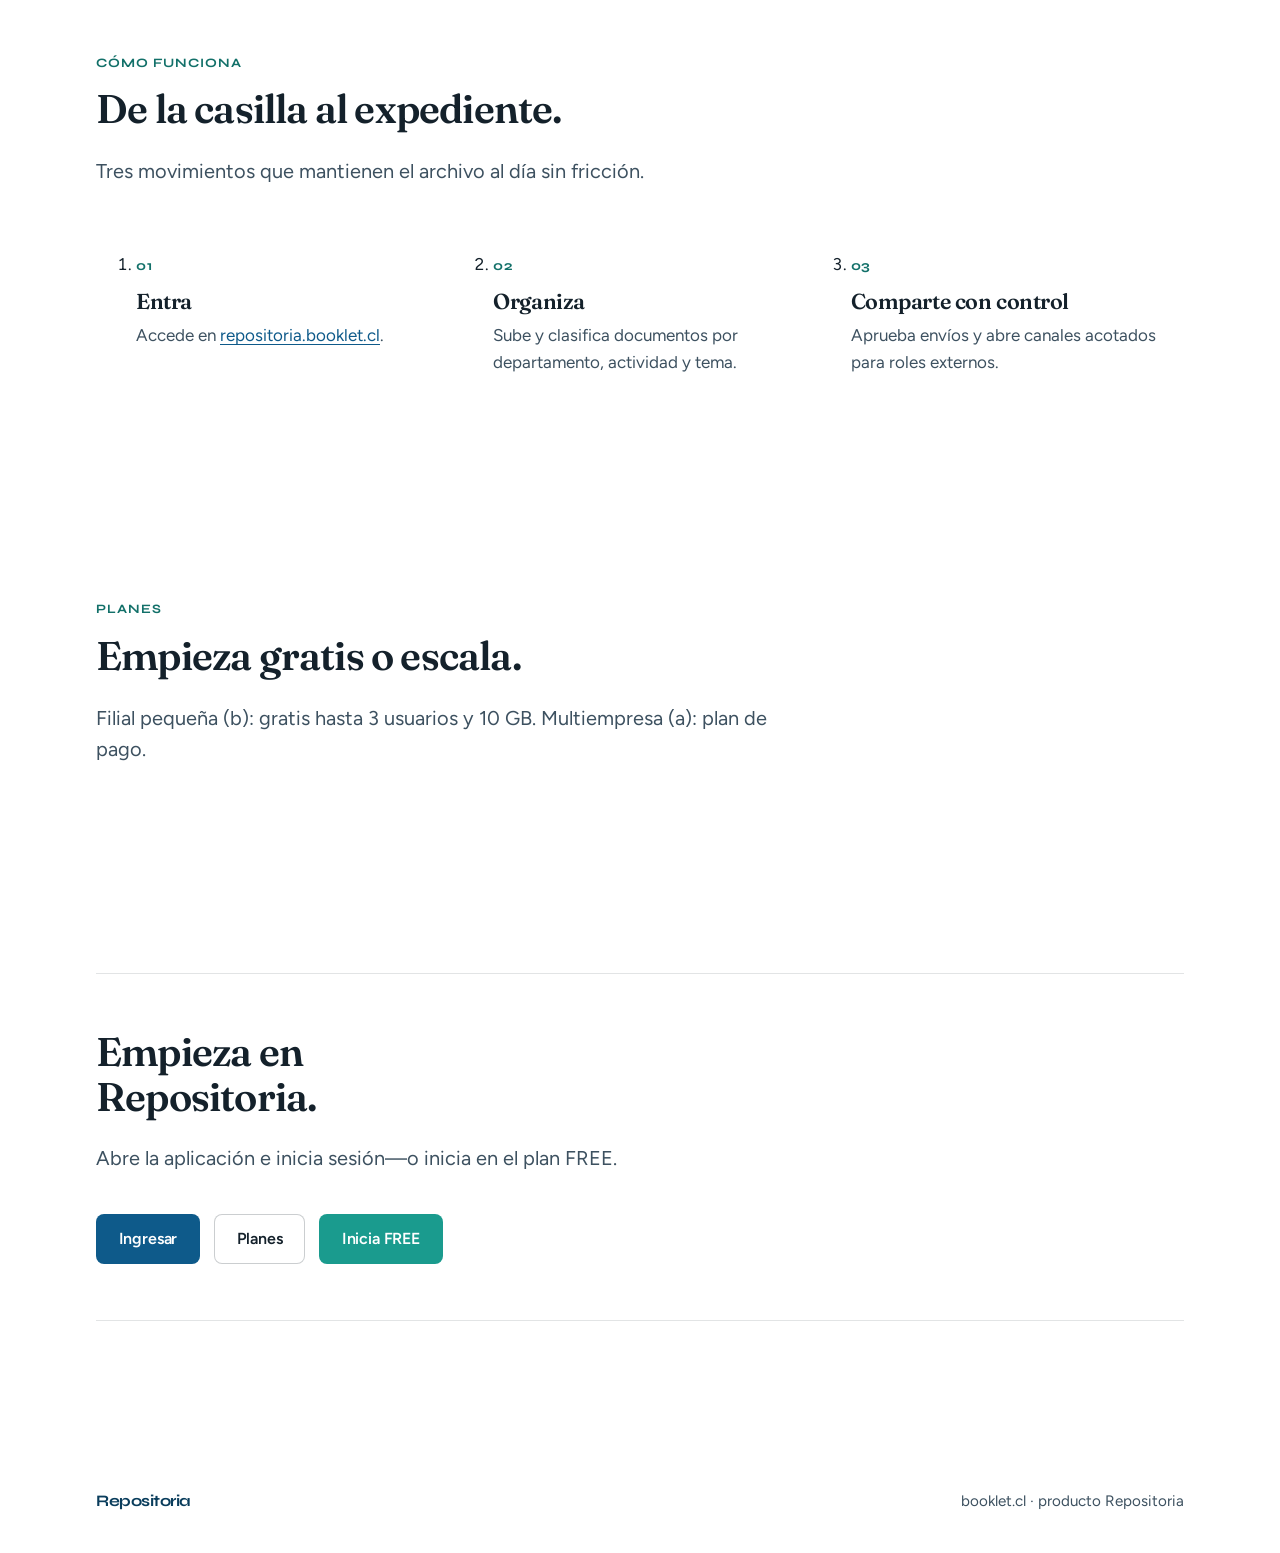
==== commit 7919bc7c: "Fix desktop hero to exact 50/50 full-bleed composition Remove duplicate top nav, place 10 logos unde" ====
--- a/index.html
+++ b/index.html
@@ -1,9 +1,9 @@
 <!DOCTYPE html>
-<html lang="en">
+<html lang="es">
   <head>
     <meta charset="utf-8" />
     <meta name="viewport" content="width=device-width, initial-scale=1" />
-    <title>Product — Landing kit</title>
+    <title>Repositoria — booklet.cl</title>
     <meta
       name="description"
       content="Repositoria: repositorio documental multi-empresa. Organiza, comparte y fiscaliza documentos en un solo lugar."
@@ -22,65 +22,51 @@
     <link rel="stylesheet" href="css/motion.css" />
   </head>
   <body>
-    <a class="skip-link" href="#main">Skip to content</a>
-
-    <header class="site-header">
-      <div class="site-header__brand-block">
-        <a class="brand" href="/">Product</a>
-      </div>
-      <a class="header-cta" href="https://repositoria.booklet.cl/">Sign in</a>
-    </header>
+    <a class="skip-link" href="#main">Saltar al contenido</a>
 
     <main id="main">
       <section class="hero" aria-labelledby="hero-heading">
-        <div class="hero__atmosphere" aria-hidden="true"></div>
-
-        <div class="hero__split">
         <div class="hero__content">
           <div class="hero__identity">
-            <p class="hero__brand">Product</p>
-            <nav
-              class="product-strip"
-              data-product-strip
-              aria-label="Other products"
-            >
-              <a class="product-strip__item" href="#product-1" title="Shop Kit">
+            <p class="hero__brand">Repositoria</p>
+            <nav class="product-strip" data-product-strip aria-label="Otros productos">
+              <a class="product-strip__item" href="#producto-ecommerce" title="ECOMMERCE">
                 <img src="assets/products/mark-1.svg" alt="" width="32" height="32" decoding="async" />
-                <span class="product-strip__label">Shop Kit</span>
+                <span class="product-strip__label">ECOMMERCE</span>
               </a>
-              <a class="product-strip__item" href="#product-2" title="Ops Hub">
+              <a class="product-strip__item" href="#producto-erp" title="ERP">
                 <img src="assets/products/mark-2.svg" alt="" width="32" height="32" decoding="async" />
-                <span class="product-strip__label">Ops Hub</span>
+                <span class="product-strip__label">ERP</span>
               </a>
-              <a class="product-strip__item" href="#product-3" title="CRM Lite">
+              <a class="product-strip__item" href="#producto-crm" title="CRM">
                 <img src="assets/products/mark-3.svg" alt="" width="32" height="32" decoding="async" />
-                <span class="product-strip__label">CRM Lite</span>
+                <span class="product-strip__label">CRM</span>
               </a>
-              <a class="product-strip__item" href="#product-4" title="HR Desk">
+              <a class="product-strip__item" href="#producto-hr" title="HR">
                 <img src="assets/products/mark-4.svg" alt="" width="32" height="32" decoding="async" />
-                <span class="product-strip__label">HR Desk</span>
+                <span class="product-strip__label">HR</span>
               </a>
-              <a class="product-strip__item" href="#product-5" title="Finance">
+              <a class="product-strip__item" href="#producto-finance" title="Finance">
                 <img src="assets/products/mark-5.svg" alt="" width="32" height="32" decoding="async" />
                 <span class="product-strip__label">Finance</span>
               </a>
-              <a class="product-strip__item" href="#product-6" title="Mail Hub">
+              <a class="product-strip__item" href="#producto-mail" title="Mail">
                 <img src="assets/products/mark-6.svg" alt="" width="32" height="32" decoding="async" />
-                <span class="product-strip__label">Mail Hub</span>
+                <span class="product-strip__label">Mail</span>
               </a>
-              <a class="product-strip__item" href="#product-7" title="Portal">
+              <a class="product-strip__item" href="#producto-portal" title="Portal">
                 <img src="assets/products/mark-7.svg" alt="" width="32" height="32" decoding="async" />
                 <span class="product-strip__label">Portal</span>
               </a>
-              <a class="product-strip__item" href="#product-8" title="Apps">
+              <a class="product-strip__item" href="#producto-apps" title="Apps">
                 <img src="assets/products/mark-8.svg" alt="" width="32" height="32" decoding="async" />
                 <span class="product-strip__label">Apps</span>
               </a>
-              <a class="product-strip__item" href="#product-9" title="Sales">
+              <a class="product-strip__item" href="#producto-sales" title="Sales">
                 <img src="assets/products/mark-9.svg" alt="" width="32" height="32" decoding="async" />
                 <span class="product-strip__label">Sales</span>
               </a>
-              <a class="product-strip__item" href="#product-10" title="Docs">
+              <a class="product-strip__item" href="#producto-docs" title="Docs">
                 <img src="assets/products/mark-10.svg" alt="" width="32" height="32" decoding="async" />
                 <span class="product-strip__label">Docs</span>
               </a>
@@ -88,11 +74,11 @@
           </div>
 
           <h1 id="hero-heading" class="hero__title">
-            One place for the work that matters.
+            El repositorio de tu empresa, en orden.
           </h1>
           <p class="hero__support">
-            A calm landing kit for product pitches—swap brand tokens, rewrite
-            the copy, and deploy the folder as your site root.
+            Documentos, correo y flujos de fiscalización en un solo lugar—con
+            roles claros por empresa, departamento y sucursal.
           </p>
           <div class="hero__actions">
             <a class="btn btn--primary" href="https://repositoria.booklet.cl/">Ingresar</a>
@@ -101,15 +87,15 @@
             <a class="btn btn--accent" data-cta="free" href="https://repositoria.booklet.cl/">Inicia FREE</a>
           </div>
         </div>
+
         <div class="hero__media" aria-hidden="true">
           <img
             src="assets/hero/product-scene.svg"
             alt=""
-            width="540"
-            height="720"
+            width="720"
+            height="900"
             decoding="async"
           />
-        </div>
         </div>
       </section>
 
@@ -187,7 +173,7 @@
 
     <footer class="site-footer">
       <div class="site-footer__inner">
-        <a class="brand" href="/">Product</a>
+        <a class="brand" href="/">Repositoria</a>
         <p>booklet.cl · producto Repositoria</p>
       </div>
     </footer>
--- a/css/layout.css
+++ b/css/layout.css
@@ -1,13 +1,6 @@
+/* Top nav removed from approved hero composition — keep rule inert */
 .site-header {
-  position: absolute;
-  inset: 0 0 auto;
-  z-index: 20;
-  display: flex;
-  align-items: center;
-  justify-content: space-between;
-  gap: var(--space-md);
-  padding: var(--space-md) var(--page-gutter);
-  pointer-events: none;
+  display: none !important;
 }
 
 .site-header a,
@@ -58,7 +51,7 @@
   display: grid;
   grid-template-columns: repeat(5, max-content);
   grid-template-rows: repeat(2, auto);
-  justify-content: center;
+  justify-content: start;
   justify-items: center;
   gap: 0.3rem 0.4rem;
   margin: 0;
--- a/css/hero.css
+++ b/css/hero.css
@@ -1,60 +1,33 @@
 /**
- * Left 50%: brand + 10 logos + approved copy/CTAs.
- * Right 50%: hero visual. Exact split via .hero__split grid.
+ * Approved composition:
+ * Left 50% — Repositoria wordmark + 10 logos + H1 + support + 4 CTAs
+ * Right 50% — full-bleed teal shelves panel (not an inset card)
  */
 .hero {
-  position: relative;
-  isolation: isolate;
-  min-height: var(--hero-min-height);
+  display: grid;
+  grid-template-columns: minmax(0, 1fr);
+  width: 100%;
+  min-height: 100svh;
   overflow: hidden;
   color: var(--color-ink);
 }
 
-.hero__atmosphere {
-  position: absolute;
-  inset: 0;
-  z-index: 0;
-  pointer-events: none;
-  background:
-    radial-gradient(ellipse 90% 70% at 70% 20%, var(--hero-wash-a), transparent 60%),
-    radial-gradient(ellipse 70% 55% at 15% 75%, var(--hero-wash-b), transparent 55%),
-    linear-gradient(165deg, #eef6fb 0%, var(--hero-wash-c) 45%, #e4f0f5 100%);
-}
-
-.hero__atmosphere::after {
-  content: "";
-  position: absolute;
-  inset: 0;
-  opacity: 0.9;
-  background-image:
-    linear-gradient(var(--hero-pattern) 1px, transparent 1px),
-    linear-gradient(90deg, var(--hero-pattern) 1px, transparent 1px);
-  background-size: 48px 48px;
-  mask-image: radial-gradient(ellipse 80% 70% at 65% 40%, #000 20%, transparent 75%);
-}
-
-.hero__split {
-  position: relative;
-  z-index: 1;
-  display: grid;
-  grid-template-columns: minmax(0, 1fr);
-  min-height: var(--hero-min-height);
-  align-items: end;
-}
-
 .hero__content {
   box-sizing: border-box;
-  width: 100%;
-  max-width: 100%;
   min-width: 0;
   overflow-x: clip;
-  padding:
-    calc(var(--space-2xl) + 2.5rem)
-    var(--page-gutter)
-    var(--space-xl);
   display: flex;
   flex-direction: column;
   align-items: flex-start;
+  justify-content: center;
+  padding: clamp(2rem, 6vh, 4rem) var(--page-gutter);
+  background-color: var(--hero-wash-c);
+  background-image:
+    linear-gradient(var(--hero-pattern) 1px, transparent 1px),
+    linear-gradient(90deg, var(--hero-pattern) 1px, transparent 1px),
+    radial-gradient(ellipse 90% 70% at 10% 0%, var(--hero-wash-a), transparent 55%),
+    linear-gradient(180deg, #eef6fb 0%, var(--hero-wash-c) 55%, #e8f2f6 100%);
+  background-size: 48px 48px, 48px 48px, auto, auto;
 }
 
 .hero__content > * {
@@ -65,43 +38,43 @@
 .hero__identity {
   display: flex;
   flex-direction: column;
-  align-items: center;
-  align-self: flex-start;
-  width: fit-content;
-  max-width: 100%;
-  gap: 0.5rem;
+  align-items: flex-start;
+  gap: 0.55rem;
+  width: 100%;
+  max-width: 100%;
 }
 
 .hero__brand {
+  margin: 0;
   font-family: var(--font-brand);
   font-size: var(--text-brand);
   font-weight: 800;
   letter-spacing: -0.04em;
   line-height: 1;
   color: var(--color-brand-deep);
-  text-align: center;
+  text-align: left;
 }
 
 .hero__title {
-  margin-top: var(--space-md);
+  margin: var(--space-md) 0 0;
   max-width: 100%;
   font-family: var(--font-display);
   font-size: var(--text-hero);
   font-weight: 600;
-  font-optical-sizing: auto;
   letter-spacing: -0.03em;
+  line-height: 1.12;
   overflow-wrap: break-word;
 }
 
 .hero__support {
-  margin-top: var(--space-md);
+  margin: var(--space-md) 0 0;
   max-width: 100%;
   font-size: var(--text-lead);
   color: var(--color-ink-muted);
 }
 
 .hero__actions {
-  margin-top: var(--space-lg);
+  margin: var(--space-lg) 0 0;
   display: flex;
   flex-wrap: wrap;
   gap: var(--space-sm);
@@ -113,20 +86,17 @@
 
 .hero__media {
   display: none;
-  box-sizing: border-box;
   min-width: 0;
   overflow: hidden;
-  pointer-events: none;
+  background: #b9dfe0;
 }
 
 .hero__media img,
 .hero__media svg {
   display: block;
   width: 100%;
-  height: auto;
-  max-width: 100%;
-  max-height: min(78svh, 36rem);
-  object-fit: contain;
+  height: 100%;
+  object-fit: cover;
   object-position: center center;
 }
 
@@ -152,79 +122,112 @@
     color var(--duration-fast) var(--ease-out);
 }
 
-.btn:active { transform: translateY(1px); }
-.btn--primary { background: var(--color-brand); color: #fff; }
-.btn--primary:hover { background: var(--color-brand-deep); color: #fff; }
+.btn:active {
+  transform: translateY(1px);
+}
+
+.btn--primary {
+  background: var(--color-brand);
+  color: #fff;
+}
+
+.btn--primary:hover {
+  background: var(--color-brand-deep);
+  color: #fff;
+}
+
 .btn--ghost {
-  background: transparent;
+  background: color-mix(in srgb, #fff 70%, transparent);
   border-color: color-mix(in srgb, var(--color-ink) 22%, transparent);
   color: var(--color-ink);
 }
-.btn--ghost:hover { border-color: var(--color-ink); color: var(--color-ink); }
-.btn--accent { background: var(--color-accent); color: #fff; }
-.btn--accent:hover { background: var(--color-accent-deep); color: #fff; }
-
+
+.btn--ghost:hover {
+  border-color: var(--color-ink);
+  color: var(--color-ink);
+}
+
+.btn--accent {
+  background: var(--color-accent);
+  color: #fff;
+}
+
+.btn--accent:hover {
+  background: var(--color-accent-deep);
+  color: #fff;
+}
+
+/* Mobile: content first, logos at bottom 2×5, no right panel */
 @media (max-width: 960px) {
+  .hero {
+    min-height: auto;
+  }
+
   .hero__content {
     display: grid;
     grid-template-columns: minmax(0, 1fr);
-    gap: 0;
-    padding-top: calc(var(--space-2xl) + 3rem);
-  }
-  .hero__identity { display: contents; }
-  .hero__brand { order: 1; text-align: left; width: fit-content; }
-  .hero__title { order: 2; }
-  .hero__support { order: 3; }
-  .hero__actions { order: 4; }
-  .hero__identity .product-strip,
-  .product-strip[data-product-strip] {
+    padding-top: clamp(1.5rem, 4vh, 2.5rem);
+  }
+
+  .hero__identity {
+    display: contents;
+  }
+
+  .hero__brand {
+    order: 1;
+  }
+
+  .hero__title {
+    order: 2;
+  }
+
+  .hero__support {
+    order: 3;
+  }
+
+  .hero__actions {
+    order: 4;
+  }
+
+  .product-strip {
     order: 5;
     width: 100%;
     margin-top: var(--space-xl);
     grid-template-columns: repeat(5, minmax(0, 1fr));
     grid-template-rows: repeat(2, auto);
-    gap: 0.45rem;
-    padding: 0.45rem;
-    border: 1px solid var(--color-line);
-    border-radius: var(--radius-control);
-    background: color-mix(in srgb, var(--color-paper-elevated) 92%, var(--color-brand-soft));
-  }
-  .product-strip__item { width: 100%; min-height: 2.75rem; }
-  .product-strip__item img { width: 1.5rem; height: 1.5rem; }
-  .product-strip__label { font-size: 0.5rem; }
-  .hero__media { display: none; }
-}
-
+  }
+
+  .hero__media {
+    display: none;
+  }
+}
+
+/* Desktop: exact 50 / 50 full-bleed */
 @media (min-width: 961px) {
-  .hero__split {
+  .hero {
     grid-template-columns: minmax(0, 1fr) minmax(0, 1fr);
-    align-items: stretch;
-  }
+    min-height: 100svh;
+  }
+
   .hero__content {
     padding:
-      calc(var(--space-2xl) + 2.5rem)
-      clamp(1.25rem, 2.5vw, 2rem)
-      var(--space-2xl)
+      clamp(2.5rem, 8vh, 5rem)
+      clamp(1.5rem, 3vw, 2.75rem)
+      clamp(2.5rem, 8vh, 4rem)
       var(--page-gutter);
-    justify-content: flex-end;
-  }
+  }
+
   .hero__media {
-    display: flex;
-    align-items: center;
-    justify-content: center;
-    padding: 3.5rem var(--page-gutter) 2rem;
-    /* Full right-half panel starting at mid-page */
-    background:
-      radial-gradient(ellipse 80% 70% at 50% 40%, var(--hero-wash-a), transparent 65%),
-      linear-gradient(165deg, #d7ebf6 0%, var(--hero-wash-b) 45%, #cfe8e4 100%);
-    border-left: 1px solid color-mix(in srgb, var(--color-line) 80%, transparent);
-  }
+    display: block;
+    height: 100%;
+    min-height: 100svh;
+  }
+
   .hero__media img,
   .hero__media svg {
-    width: auto;
-    max-width: 100%;
-    height: auto;
-    max-height: min(78svh, 36rem);
-    aspect-ratio: 3 / 4;
-  }
-}
+    width: 100%;
+    height: 100%;
+    min-height: 100svh;
+    object-fit: cover;
+  }
+}
--- a/css/motion.css
+++ b/css/motion.css
@@ -36,19 +36,7 @@
   }
 }
 
-.js-ready .hero__media > * {
-  animation: media-drift 14s var(--ease-out) infinite alternate;
-  will-change: transform;
-}
-
-@keyframes media-drift {
-  from {
-    transform: translate3d(0, 0, 0) scale(1);
-  }
-  to {
-    transform: translate3d(-1.5%, 1.25%, 0) scale(1.03);
-  }
-}
+/* No drift on hero media — right panel must stay full-bleed edge-aligned */
 
 .reveal {
   opacity: 0;
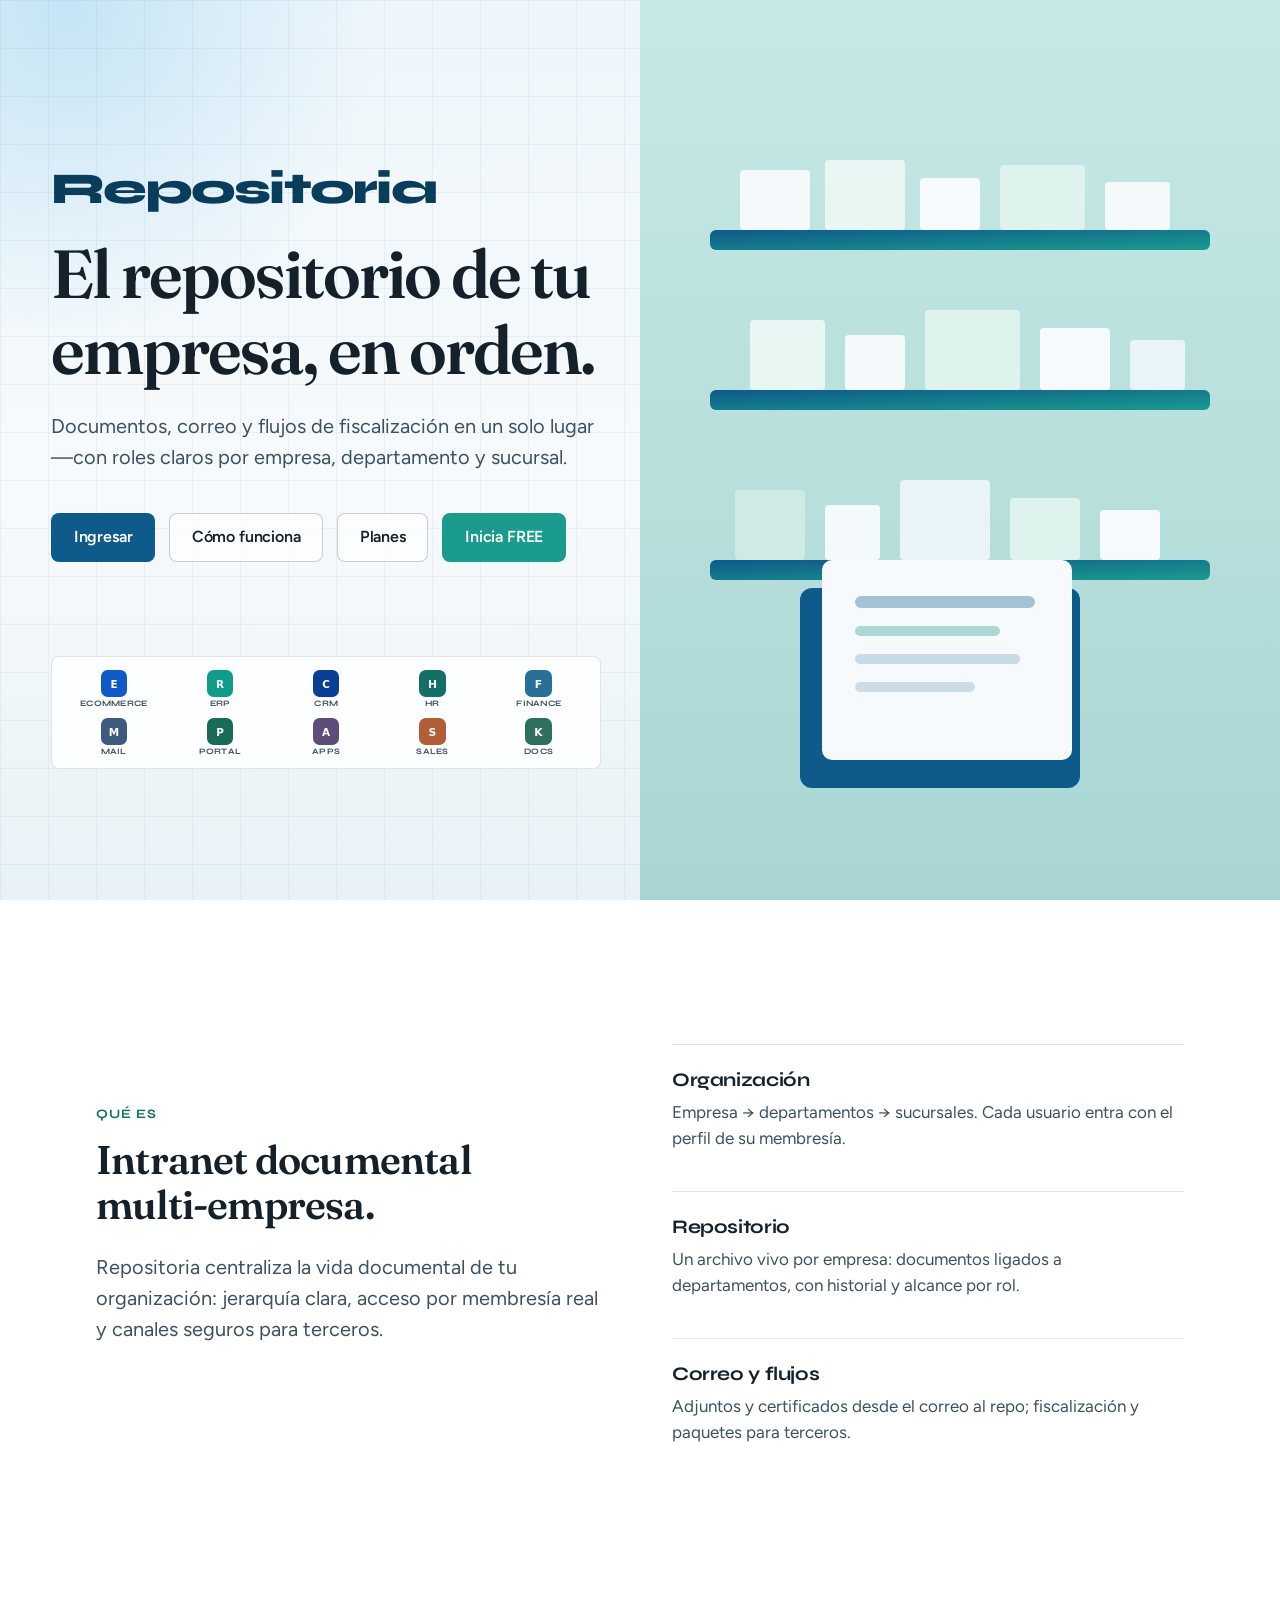
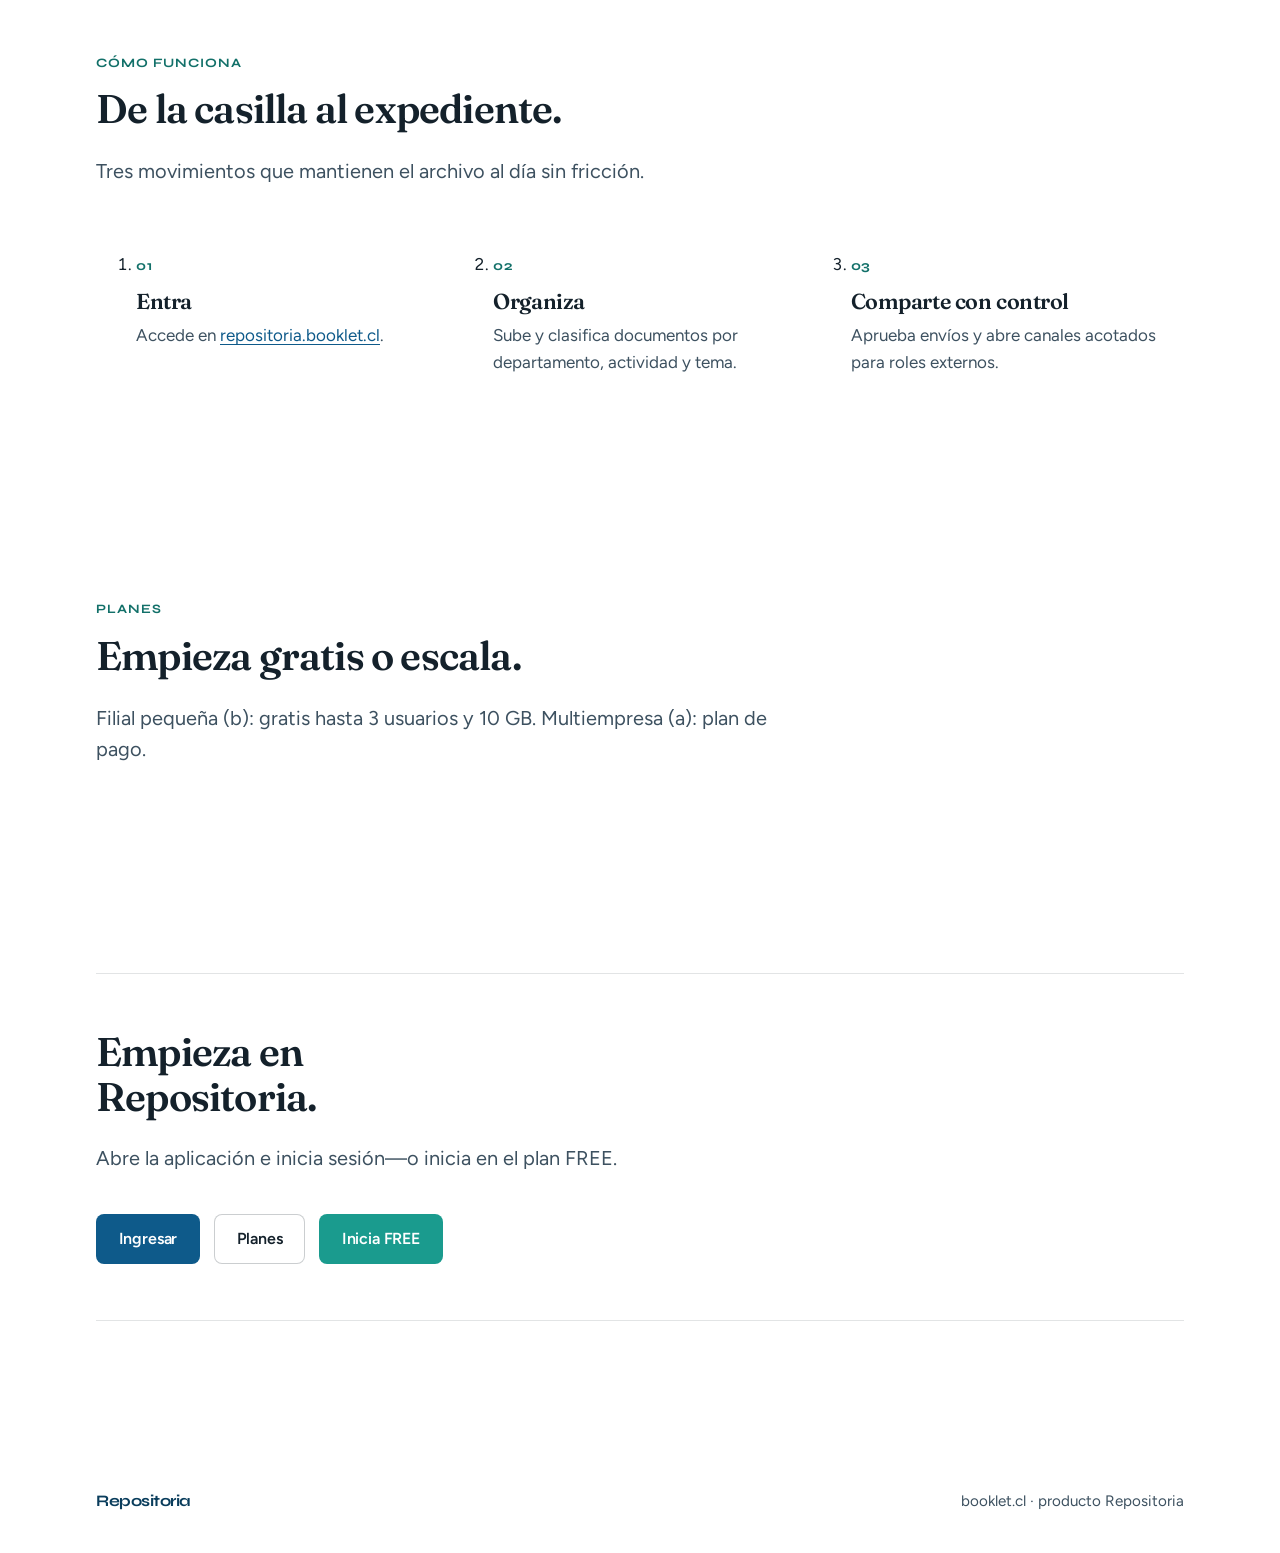
==== commit a71d6306: "Move product logos into a box under the CTA row Desktop: remove logos from under the wordmark; place" ====
--- a/index.html
+++ b/index.html
@@ -27,65 +27,65 @@
     <main id="main">
       <section class="hero" aria-labelledby="hero-heading">
         <div class="hero__content">
-          <div class="hero__identity">
+          <div class="hero__copy">
             <p class="hero__brand">Repositoria</p>
-            <nav class="product-strip" data-product-strip aria-label="Otros productos">
-              <a class="product-strip__item" href="#producto-ecommerce" title="ECOMMERCE">
-                <img src="assets/products/mark-1.svg" alt="" width="32" height="32" decoding="async" />
-                <span class="product-strip__label">ECOMMERCE</span>
-              </a>
-              <a class="product-strip__item" href="#producto-erp" title="ERP">
-                <img src="assets/products/mark-2.svg" alt="" width="32" height="32" decoding="async" />
-                <span class="product-strip__label">ERP</span>
-              </a>
-              <a class="product-strip__item" href="#producto-crm" title="CRM">
-                <img src="assets/products/mark-3.svg" alt="" width="32" height="32" decoding="async" />
-                <span class="product-strip__label">CRM</span>
-              </a>
-              <a class="product-strip__item" href="#producto-hr" title="HR">
-                <img src="assets/products/mark-4.svg" alt="" width="32" height="32" decoding="async" />
-                <span class="product-strip__label">HR</span>
-              </a>
-              <a class="product-strip__item" href="#producto-finance" title="Finance">
-                <img src="assets/products/mark-5.svg" alt="" width="32" height="32" decoding="async" />
-                <span class="product-strip__label">Finance</span>
-              </a>
-              <a class="product-strip__item" href="#producto-mail" title="Mail">
-                <img src="assets/products/mark-6.svg" alt="" width="32" height="32" decoding="async" />
-                <span class="product-strip__label">Mail</span>
-              </a>
-              <a class="product-strip__item" href="#producto-portal" title="Portal">
-                <img src="assets/products/mark-7.svg" alt="" width="32" height="32" decoding="async" />
-                <span class="product-strip__label">Portal</span>
-              </a>
-              <a class="product-strip__item" href="#producto-apps" title="Apps">
-                <img src="assets/products/mark-8.svg" alt="" width="32" height="32" decoding="async" />
-                <span class="product-strip__label">Apps</span>
-              </a>
-              <a class="product-strip__item" href="#producto-sales" title="Sales">
-                <img src="assets/products/mark-9.svg" alt="" width="32" height="32" decoding="async" />
-                <span class="product-strip__label">Sales</span>
-              </a>
-              <a class="product-strip__item" href="#producto-docs" title="Docs">
-                <img src="assets/products/mark-10.svg" alt="" width="32" height="32" decoding="async" />
-                <span class="product-strip__label">Docs</span>
-              </a>
-            </nav>
+            <h1 id="hero-heading" class="hero__title">
+              El repositorio de tu empresa, en orden.
+            </h1>
+            <p class="hero__support">
+              Documentos, correo y flujos de fiscalización en un solo lugar—con
+              roles claros por empresa, departamento y sucursal.
+            </p>
+            <div class="hero__actions">
+              <a class="btn btn--primary" href="https://repositoria.booklet.cl/">Ingresar</a>
+              <a class="btn btn--ghost" href="#como">Cómo funciona</a>
+              <a class="btn btn--ghost" data-cta="plans" href="#planes">Planes</a>
+              <a class="btn btn--accent" data-cta="free" href="https://repositoria.booklet.cl/">Inicia FREE</a>
+            </div>
           </div>
 
-          <h1 id="hero-heading" class="hero__title">
-            El repositorio de tu empresa, en orden.
-          </h1>
-          <p class="hero__support">
-            Documentos, correo y flujos de fiscalización en un solo lugar—con
-            roles claros por empresa, departamento y sucursal.
-          </p>
-          <div class="hero__actions">
-            <a class="btn btn--primary" href="https://repositoria.booklet.cl/">Ingresar</a>
-            <a class="btn btn--ghost" href="#como">Cómo funciona</a>
-            <a class="btn btn--ghost" data-cta="plans" href="#planes">Planes</a>
-            <a class="btn btn--accent" data-cta="free" href="https://repositoria.booklet.cl/">Inicia FREE</a>
-          </div>
+          <nav class="product-strip" data-product-strip aria-label="Otros productos">
+            <a class="product-strip__item" href="#producto-ecommerce" title="ECOMMERCE">
+              <img src="assets/products/mark-1.svg" alt="" width="32" height="32" decoding="async" />
+              <span class="product-strip__label">ECOMMERCE</span>
+            </a>
+            <a class="product-strip__item" href="#producto-erp" title="ERP">
+              <img src="assets/products/mark-2.svg" alt="" width="32" height="32" decoding="async" />
+              <span class="product-strip__label">ERP</span>
+            </a>
+            <a class="product-strip__item" href="#producto-crm" title="CRM">
+              <img src="assets/products/mark-3.svg" alt="" width="32" height="32" decoding="async" />
+              <span class="product-strip__label">CRM</span>
+            </a>
+            <a class="product-strip__item" href="#producto-hr" title="HR">
+              <img src="assets/products/mark-4.svg" alt="" width="32" height="32" decoding="async" />
+              <span class="product-strip__label">HR</span>
+            </a>
+            <a class="product-strip__item" href="#producto-finance" title="Finance">
+              <img src="assets/products/mark-5.svg" alt="" width="32" height="32" decoding="async" />
+              <span class="product-strip__label">Finance</span>
+            </a>
+            <a class="product-strip__item" href="#producto-mail" title="Mail">
+              <img src="assets/products/mark-6.svg" alt="" width="32" height="32" decoding="async" />
+              <span class="product-strip__label">Mail</span>
+            </a>
+            <a class="product-strip__item" href="#producto-portal" title="Portal">
+              <img src="assets/products/mark-7.svg" alt="" width="32" height="32" decoding="async" />
+              <span class="product-strip__label">Portal</span>
+            </a>
+            <a class="product-strip__item" href="#producto-apps" title="Apps">
+              <img src="assets/products/mark-8.svg" alt="" width="32" height="32" decoding="async" />
+              <span class="product-strip__label">Apps</span>
+            </a>
+            <a class="product-strip__item" href="#producto-sales" title="Sales">
+              <img src="assets/products/mark-9.svg" alt="" width="32" height="32" decoding="async" />
+              <span class="product-strip__label">Sales</span>
+            </a>
+            <a class="product-strip__item" href="#producto-docs" title="Docs">
+              <img src="assets/products/mark-10.svg" alt="" width="32" height="32" decoding="async" />
+              <span class="product-strip__label">Docs</span>
+            </a>
+          </nav>
         </div>
 
         <div class="hero__media" aria-hidden="true">
--- a/css/layout.css
+++ b/css/layout.css
@@ -44,21 +44,23 @@
 }
 
 /**
- * Compact product marks under the brand wordmark (left).
- * Desktop: tight 2×5 under the word. No tall rail / heavy white box.
+ * Product logos “cuadro” — under CTAs (desktop) / bottom (mobile).
+ * Soft bordered light card; 2×5 grid of 10 marks.
  */
 .product-strip {
   display: grid;
-  grid-template-columns: repeat(5, max-content);
+  grid-template-columns: repeat(5, minmax(0, 1fr));
   grid-template-rows: repeat(2, auto);
-  justify-content: start;
+  justify-content: stretch;
   justify-items: center;
-  gap: 0.3rem 0.4rem;
+  gap: 0.35rem 0.45rem;
   margin: 0;
-  padding: 0;
+  padding: 0.55rem 0.65rem;
   list-style: none;
-  border: none;
-  background: transparent;
+  box-sizing: border-box;
+  border: 1px solid var(--color-line);
+  border-radius: var(--radius-control);
+  background: color-mix(in srgb, var(--color-paper-elevated, #fff) 92%, var(--color-brand-soft, #e8f3fa));
 }
 
 .product-strip__item {
--- a/css/hero.css
+++ b/css/hero.css
@@ -1,7 +1,8 @@
 /**
- * Approved composition:
- * Left 50% — Repositoria wordmark + 10 logos + H1 + support + 4 CTAs
- * Right 50% — full-bleed teal shelves panel (not an inset card)
+ * Approved composition (desktop):
+ * Left 50% — Repositoria + H1 + support + 4 CTAs; logos box UNDER CTAs
+ * Right 50% — full-bleed teal shelves panel
+ * Mobile — logos at bottom (unchanged intent)
  */
 .hero {
   display: grid;
@@ -19,7 +20,7 @@
   display: flex;
   flex-direction: column;
   align-items: flex-start;
-  justify-content: center;
+  justify-content: flex-start;
   padding: clamp(2rem, 6vh, 4rem) var(--page-gutter);
   background-color: var(--hero-wash-c);
   background-image:
@@ -35,11 +36,10 @@
   min-width: 0;
 }
 
-.hero__identity {
+.hero__copy {
   display: flex;
   flex-direction: column;
   align-items: flex-start;
-  gap: 0.55rem;
   width: 100%;
   max-width: 100%;
 }
@@ -78,6 +78,8 @@
   display: flex;
   flex-wrap: wrap;
   gap: var(--space-sm);
+  width: fit-content;
+  max-width: 100%;
 }
 
 .hero__actions [hidden] {
@@ -157,52 +159,43 @@
   color: #fff;
 }
 
-/* Mobile: content first, logos at bottom 2×5, no right panel */
+/* Mobile: logos abajo in soft cuadro — keep bottom placement */
 @media (max-width: 960px) {
   .hero {
     min-height: auto;
   }
 
   .hero__content {
-    display: grid;
-    grid-template-columns: minmax(0, 1fr);
     padding-top: clamp(1.5rem, 4vh, 2.5rem);
   }
 
-  .hero__identity {
-    display: contents;
-  }
-
-  .hero__brand {
-    order: 1;
-  }
-
-  .hero__title {
-    order: 2;
-  }
-
-  .hero__support {
-    order: 3;
-  }
-
-  .hero__actions {
-    order: 4;
-  }
-
   .product-strip {
-    order: 5;
     width: 100%;
     margin-top: var(--space-xl);
     grid-template-columns: repeat(5, minmax(0, 1fr));
     grid-template-rows: repeat(2, auto);
   }
 
+  .product-strip__item {
+    width: 100%;
+    min-height: 2.75rem;
+  }
+
+  .product-strip__item img {
+    width: 1.5rem;
+    height: 1.5rem;
+  }
+
+  .product-strip__label {
+    font-size: 0.5rem;
+  }
+
   .hero__media {
     display: none;
   }
 }
 
-/* Desktop: exact 50 / 50 full-bleed */
+/* Desktop: exact 50 / 50; logos box under CTAs, justified toward bottom */
 @media (min-width: 961px) {
   .hero {
     grid-template-columns: minmax(0, 1fr) minmax(0, 1fr);
@@ -210,11 +203,47 @@
   }
 
   .hero__content {
+    min-height: 100svh;
     padding:
       clamp(2.5rem, 8vh, 5rem)
       clamp(1.5rem, 3vw, 2.75rem)
-      clamp(2.5rem, 8vh, 4rem)
+      clamp(1.5rem, 4vh, 2.5rem)
       var(--page-gutter);
+  }
+
+  /* Space above copy + between CTAs and logos + below logos */
+  .hero__copy {
+    margin-top: auto;
+    width: auto;
+    max-width: 100%;
+  }
+
+  .product-strip {
+    margin-top: auto;
+    margin-bottom: auto;
+    align-self: flex-start;
+    /* ~2× CTA row (JS sets exact px); fallback ≈ double a typical CTA row */
+    width: min(100%, calc(var(--cta-row-width, 26rem) * 2));
+    max-width: 100%;
+    box-sizing: border-box;
+    grid-template-columns: repeat(5, minmax(0, 1fr));
+    justify-content: stretch;
+    justify-items: center;
+    gap: 0.55rem 0.75rem;
+    padding: 0.75rem 0.9rem;
+  }
+
+  .product-strip__item {
+    width: 100%;
+  }
+
+  .product-strip__item img {
+    width: 1.65rem;
+    height: 1.65rem;
+  }
+
+  .product-strip__label {
+    font-size: 0.52rem;
   }
 
   .hero__media {
